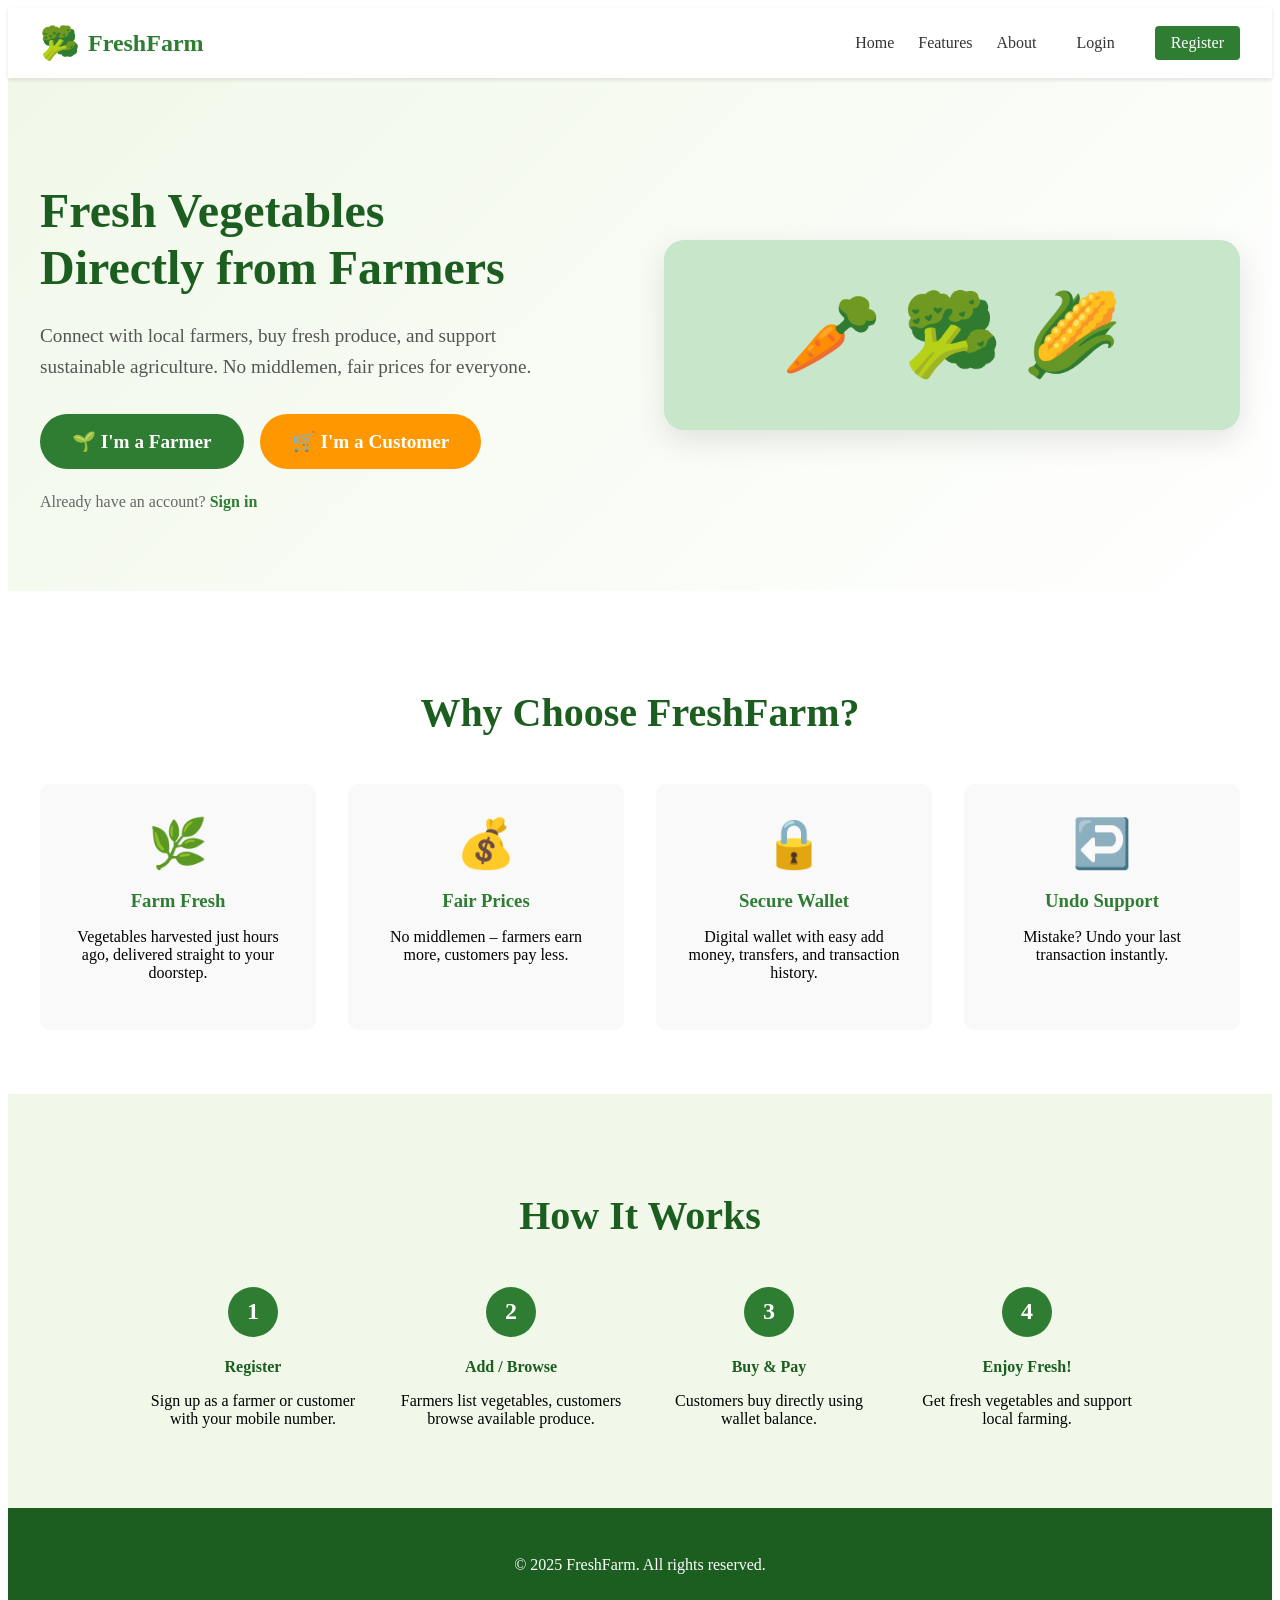
==== index.html @ 2180f645 "Add files via upload" ====
<!DOCTYPE html>
<html lang="en">
<head>
    <meta charset="UTF-8">
    <meta name="viewport" content="width=device-width, initial-scale=1.0">
    <title>FreshFarm - Farmer Customer Vegetable Market</title>
    <link rel="stylesheet" href="styles.css">
</head>
<body>
    <!-- Navigation -->
    <nav class="navbar">
        <div class="nav-container">
            <div class="logo">
                <span class="logo-icon">🥦</span>
                <span class="logo-text">FreshFarm</span>
            </div>
            <div class="nav-links">
                <a href="#home">Home</a>
                <a href="#features">Features</a>
                <a href="#about">About</a>
                <a href="login.html" class="nav-btn">Login</a>
                <a href="register.html" class="nav-btn nav-btn-primary">Register</a>
            </div>
        </div>
    </nav>

    <!-- Hero Section -->
    <section id="home" class="hero">
        <div class="hero-container">
            <div class="hero-content">
                <h1 class="hero-title">Fresh Vegetables<br>Directly from Farmers</h1>
                <p class="hero-subtitle">Connect with local farmers, buy fresh produce, and support sustainable agriculture. No middlemen, fair prices for everyone.</p>
                <div class="hero-buttons">
                    <a href="register.html?role=FARMER" class="btn btn-large btn-farmer">🌱 I'm a Farmer</a>
                    <a href="register.html?role=CUSTOMER" class="btn btn-large btn-customer">🛒 I'm a Customer</a>
                </div>
                <p class="hero-login">Already have an account? <a href="login.html">Sign in</a></p>
            </div>
            <div class="hero-image">
                <!-- You can replace with an actual image if desired -->
                <div class="image-placeholder">
                    <span>🥕 🥦 🌽</span>
                </div>
            </div>
        </div>
    </section>

    <!-- Features Section -->
    <section id="features" class="features">
        <div class="container">
            <h2 class="section-title">Why Choose FreshFarm?</h2>
            <div class="features-grid">
                <div class="feature-card">
                    <div class="feature-icon">🌿</div>
                    <h3>Farm Fresh</h3>
                    <p>Vegetables harvested just hours ago, delivered straight to your doorstep.</p>
                </div>
                <div class="feature-card">
                    <div class="feature-icon">💰</div>
                    <h3>Fair Prices</h3>
                    <p>No middlemen – farmers earn more, customers pay less.</p>
                </div>
                <div class="feature-card">
                    <div class="feature-icon">🔒</div>
                    <h3>Secure Wallet</h3>
                    <p>Digital wallet with easy add money, transfers, and transaction history.</p>
                </div>
                <div class="feature-card">
                    <div class="feature-icon">↩️</div>
                    <h3>Undo Support</h3>
                    <p>Mistake? Undo your last transaction instantly.</p>
                </div>
            </div>
        </div>
    </section>

    <!-- How It Works -->
    <section id="about" class="how-it-works">
        <div class="container">
            <h2 class="section-title">How It Works</h2>
            <div class="steps">
                <div class="step">
                    <div class="step-number">1</div>
                    <h4>Register</h4>
                    <p>Sign up as a farmer or customer with your mobile number.</p>
                </div>
                <div class="step">
                    <div class="step-number">2</div>
                    <h4>Add / Browse</h4>
                    <p>Farmers list vegetables, customers browse available produce.</p>
                </div>
                <div class="step">
                    <div class="step-number">3</div>
                    <h4>Buy & Pay</h4>
                    <p>Customers buy directly using wallet balance.</p>
                </div>
                <div class="step">
                    <div class="step-number">4</div>
                    <h4>Enjoy Fresh!</h4>
                    <p>Get fresh vegetables and support local farming.</p>
                </div>
            </div>
        </div>
    </section>

    <!-- Footer -->
    <footer class="footer">
        <div class="container">
            <p>&copy; 2025 FreshFarm. All rights reserved.</p>
        </div>
    </footer>
</body>
</html>

<script src="app.js"></script>
<script>
    // Check login status and update UI accordingly
    window.onload = function() {
        const user = getCurrentUser();
        const navLinks = document.querySelector('.nav-links');
        
        if (user) {
            // User is logged in - update navigation
            navLinks.innerHTML = `
                <a href="#home">Home</a>
                <a href="#features">Features</a>
                <a href="#about">About</a>
                <span style="color: #2e7d32; font-weight: 500;">Hello, ${user.name}</span>
                <a href="${user.role === 'FARMER' ? 'farmer.html' : 'customer.html'}" class="nav-btn">Dashboard</a>
                <a href="#" onclick="logout()" class="nav-btn" style="color: #d32f2f;">Logout</a>
            `;
        }
        // If not logged in, show default login/register buttons (no change needed)
    };
</script>
---- styles.css ----
/* Landing page specific styles */
.navbar {
    background: white;
    box-shadow: 0 2px 4px rgba(0,0,0,0.1);
    position: sticky;
    top: 0;
    z-index: 100;
}

.nav-container {
    max-width: 1200px;
    margin: 0 auto;
    padding: 1rem 20px;
    display: flex;
    justify-content: space-between;
    align-items: center;
}

.logo {
    display: flex;
    align-items: center;
    gap: 0.5rem;
    font-size: 1.5rem;
    font-weight: bold;
    color: #2e7d32;
}

.logo-icon {
    font-size: 2rem;
}

.nav-links {
    display: flex;
    gap: 1.5rem;
    align-items: center;
}

.nav-links a {
    text-decoration: none;
    color: #333;
    font-weight: 500;
}

.nav-links a:hover {
    color: #2e7d32;
}

.nav-btn {
    padding: 0.5rem 1rem;
    border-radius: 4px;
}

.nav-btn-primary {
    background: #2e7d32;
    color: white !important;
}

.nav-btn-primary:hover {
    background: #1b5e20;
}

.hero {
    background: linear-gradient(135deg, #f1f8e9 0%, #ffffff 100%);
    padding: 4rem 20px;
}

.hero-container {
    max-width: 1200px;
    margin: 0 auto;
    display: grid;
    grid-template-columns: 1fr 1fr;
    gap: 3rem;
    align-items: center;
}

.hero-content {
    padding-right: 2rem;
}

.hero-title {
    font-size: 3rem;
    color: #1b5e20;
    line-height: 1.2;
    margin-bottom: 1.5rem;
}

.hero-subtitle {
    font-size: 1.2rem;
    color: #555;
    margin-bottom: 2rem;
    line-height: 1.6;
}

.hero-buttons {
    display: flex;
    gap: 1rem;
    margin-bottom: 1.5rem;
}

.btn-large {
    padding: 1rem 2rem;
    font-size: 1.2rem;
    border-radius: 50px;
    text-decoration: none;
    display: inline-block;
    font-weight: 600;
    transition: transform 0.2s;
}

.btn-large:hover {
    transform: translateY(-2px);
}

.btn-farmer {
    background: #2e7d32;
    color: white;
}

.btn-customer {
    background: #ff9800;
    color: white;
}

.hero-login {
    font-size: 1rem;
    color: #666;
}

.hero-login a {
    color: #2e7d32;
    font-weight: 600;
    text-decoration: none;
}

.hero-login a:hover {
    text-decoration: underline;
}

.hero-image .image-placeholder {
    background: #c8e6c9;
    border-radius: 20px;
    padding: 3rem;
    text-align: center;
    font-size: 5rem;
    box-shadow: 0 10px 30px rgba(0,0,0,0.1);
}

.features {
    padding: 4rem 20px;
    background: white;
}

.section-title {
    text-align: center;
    font-size: 2.5rem;
    color: #1b5e20;
    margin-bottom: 3rem;
}

.features-grid {
    display: grid;
    grid-template-columns: repeat(auto-fit, minmax(250px, 1fr));
    gap: 2rem;
    max-width: 1200px;
    margin: 0 auto;
}

.feature-card {
    text-align: center;
    padding: 2rem;
    border-radius: 10px;
    background: #f9f9f9;
    transition: box-shadow 0.3s;
}

.feature-card:hover {
    box-shadow: 0 5px 20px rgba(0,0,0,0.1);
}

.feature-icon {
    font-size: 3rem;
    margin-bottom: 1rem;
}

.feature-card h3 {
    color: #2e7d32;
    margin-bottom: 0.5rem;
}

.how-it-works {
    padding: 4rem 20px;
    background: #f1f8e9;
}

.steps {
    display: grid;
    grid-template-columns: repeat(auto-fit, minmax(200px, 1fr));
    gap: 2rem;
    max-width: 1000px;
    margin: 0 auto;
}

.step {
    text-align: center;
    position: relative;
}

.step-number {
    width: 50px;
    height: 50px;
    background: #2e7d32;
    color: white;
    border-radius: 50%;
    display: flex;
    align-items: center;
    justify-content: center;
    font-size: 1.5rem;
    font-weight: bold;
    margin: 0 auto 1rem;
}

.step h4 {
    color: #1b5e20;
    margin-bottom: 0.5rem;
}

.footer {
    background: #1b5e20;
    color: white;
    text-align: center;
    padding: 2rem 20px;
}

/* Responsive design */
@media (max-width: 768px) {
    .hero-container {
        grid-template-columns: 1fr;
        text-align: center;
    }

    .hero-content {
        padding-right: 0;
    }

    .hero-title {
        font-size: 2.5rem;
    }

    .hero-buttons {
        justify-content: center;
    }

    .nav-container {
        flex-direction: column;
        gap: 1rem;
    }

    .nav-links {
        flex-wrap: wrap;
        justify-content: center;
    }

    .hero-image .image-placeholder {
        font-size: 4rem;
        padding: 2rem;
    }
    /* Dashboard card styles (used in farmer and customer dashboards) */
.dashboard-container {
    max-width: 1200px;
    margin: 2rem auto;
    padding: 0 20px;
}

.dashboard-header {
    display: flex;
    justify-content: space-between;
    align-items: center;
    margin-bottom: 2rem;
    flex-wrap: wrap;
    gap: 1rem;
}

.welcome-message {
    font-size: 1.5rem;
    color: #1b5e20;
}

.welcome-message small {
    font-size: 1rem;
    color: #666;
    font-weight: normal;
}

.action-buttons {
    display: flex;
    gap: 1rem;
    flex-wrap: wrap;
}

.btn {
    padding: 0.75rem 1.5rem;
    border: none;
    border-radius: 4px;
    font-size: 1rem;
    font-weight: 600;
    cursor: pointer;
    transition: background 0.2s, transform 0.1s;
    text-decoration: none;
    display: inline-block;
}

.btn-primary {
    background: #2e7d32;
    color: white;
}

.btn-primary:hover {
    background: #1b5e20;
}

.btn-secondary {
    background: #757575;
    color: white;
}

.btn-secondary:hover {
    background: #616161;
}

.btn-warning {
    background: #ff9800;
    color: white;
}

.btn-warning:hover {
    background: #f57c00;
}

.btn-outline {
    background: transparent;
    border: 1px solid #2e7d32;
    color: #2e7d32;
}

.btn-outline:hover {
    background: #e8f5e9;
}

.dashboard-grid {
    display: grid;
    grid-template-columns: 1fr 1fr;
    gap: 2rem;
    margin-bottom: 2rem;
}

.dashboard-card {
    background: white;
    border-radius: 10px;
    box-shadow: 0 4px 12px rgba(0,0,0,0.1);
    padding: 1.5rem;
}

.card-title {
    font-size: 1.3rem;
    color: #1b5e20;
    margin-bottom: 1.5rem;
    display: flex;
    align-items: center;
    gap: 0.5rem;
    border-bottom: 2px solid #e0e0e0;
    padding-bottom: 0.75rem;
}

.card-title span {
    font-size: 1.5rem;
}

.balance-info {
    display: flex;
    justify-content: space-between;
    align-items: center;
    flex-wrap: wrap;
    gap: 1rem;
}

.balance-amount {
    font-size: 2rem;
    font-weight: bold;
    color: #2e7d32;
}

.form-group {
    margin-bottom: 1rem;
}

.form-group label {
    display: block;
    margin-bottom: 0.3rem;
    font-weight: 500;
    color: #333;
}

.form-group input {
    width: 100%;
    padding: 0.75rem;
    border: 1px solid #ddd;
    border-radius: 4px;
    font-size: 1rem;
}

.form-group input:focus {
    outline: none;
    border-color: #2e7d32;
}

.vegetable-list, .history-list {
    max-height: 300px;
    overflow-y: auto;
    border: 1px solid #eee;
    border-radius: 4px;
}

.vegetable-item, .history-item {
    padding: 0.75rem 1rem;
    border-bottom: 1px solid #f0f0f0;
    display: flex;
    justify-content: space-between;
    align-items: center;
}

.vegetable-item:last-child, .history-item:last-child {
    border-bottom: none;
}

.veg-name {
    font-weight: 600;
    color: #333;
}

.veg-details {
    color: #666;
    font-size: 0.9rem;
}

.empty-message {
    padding: 2rem;
    text-align: center;
    color: #999;
    font-style: italic;
}

.history-item {
    font-size: 0.9rem;
}

.history-time {
    color: #888;
    font-size: 0.8rem;
}

.full-width {
    grid-column: 1 / -1;
}

@media (max-width: 768px) {
    .dashboard-grid {
        grid-template-columns: 1fr;
    }
}
}
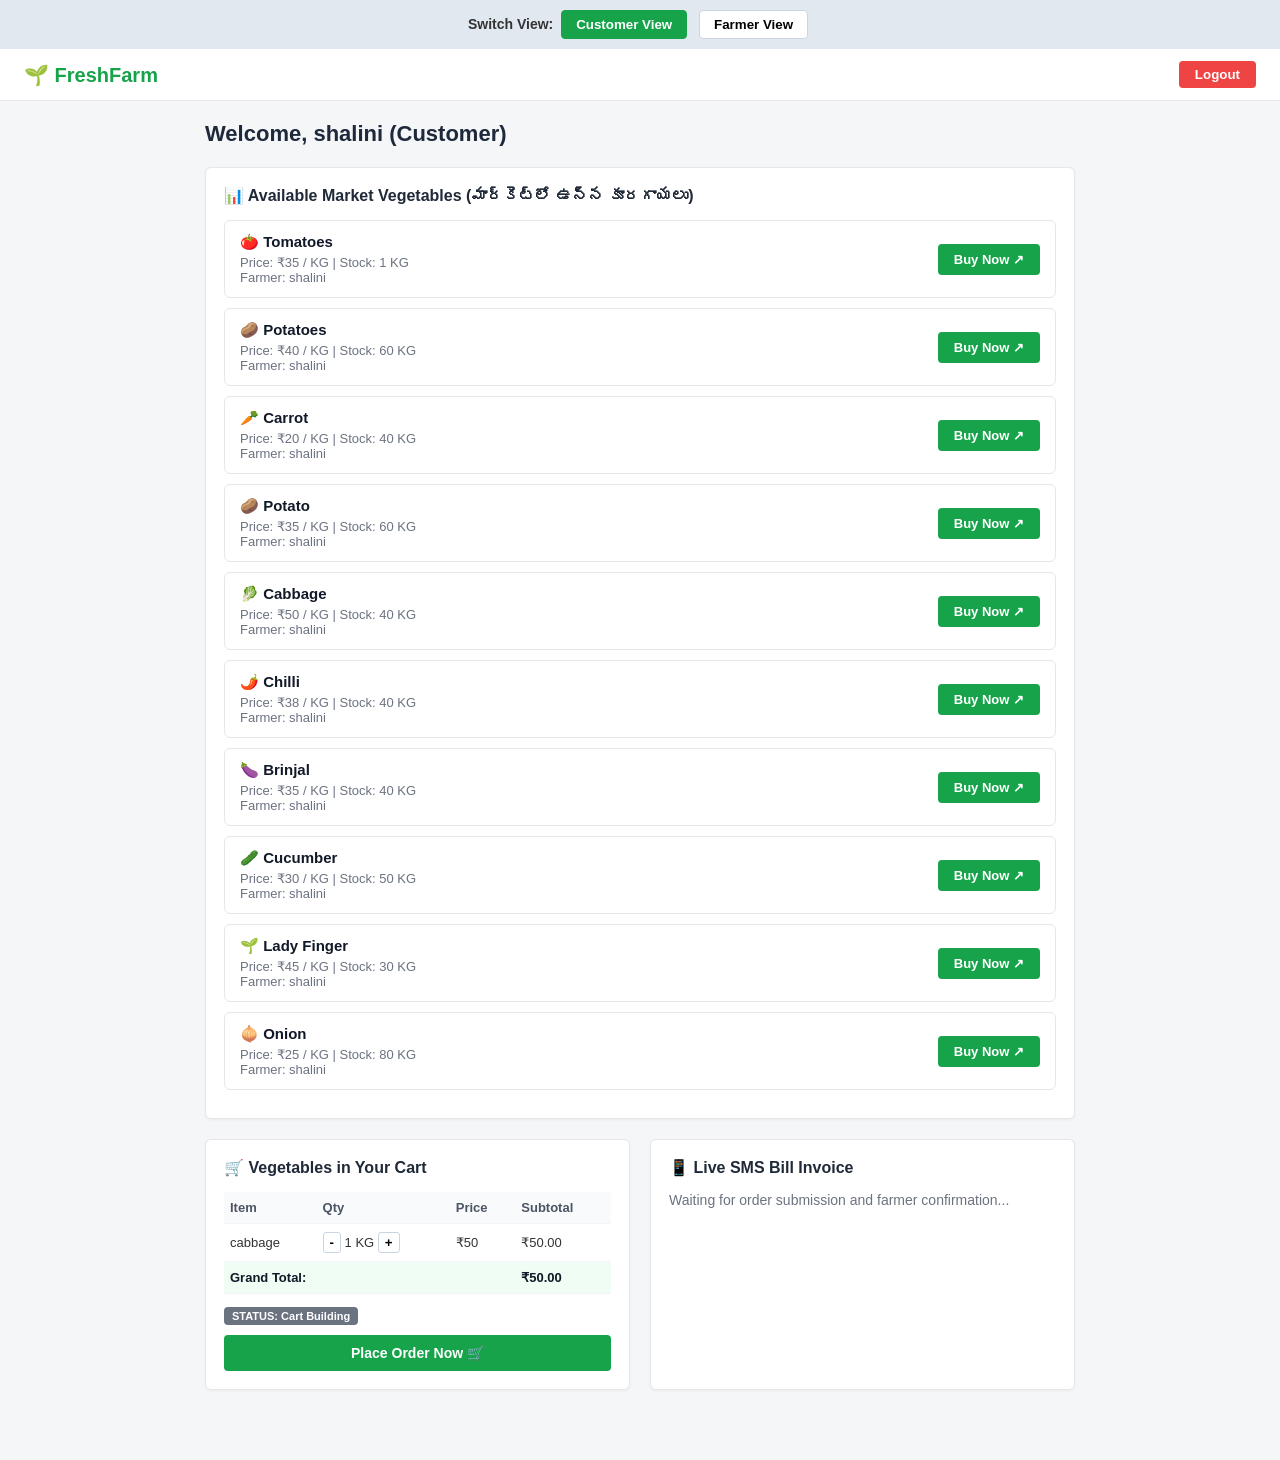
==== commit b4899558: "Update index.html" ====
--- a/index.html
+++ b/index.html
@@ -3,133 +3,461 @@
 <head>
     <meta charset="UTF-8">
     <meta name="viewport" content="width=device-width, initial-scale=1.0">
-    <title>FreshFarm - Farmer Customer Vegetable Market</title>
-    <link rel="stylesheet" href="styles.css">
+    <title>FreshFarm - Vegetable Selling Platform</title>
+    <style>
+        * { box-sizing: border-box; margin: 0; padding: 0; font-family: 'Segoe UI', Tahoma, Geneva, Verdana, sans-serif; }
+        body { background-color: #f4f6f8; color: #333; padding-bottom: 50px; }
+
+        /* Top Bar */
+        .top-bar { background-color: #ffffff; padding: 12px 24px; display: flex; justify-content: space-between; align-items: center; border-bottom: 1px solid #e5e7eb; }
+        .brand { font-size: 20px; font-weight: bold; color: #16a34a; }
+        .btn-logout { background-color: #ef4444; color: white; border: none; padding: 6px 16px; border-radius: 4px; cursor: pointer; font-weight: 600; }
+
+        /* View Switcher */
+        .view-switcher { background-color: #e2e8f0; padding: 10px; text-align: center; font-weight: 600; font-size: 14px; }
+        .view-switcher button { padding: 6px 14px; margin: 0 4px; cursor: pointer; border: 1px solid #cbd5e1; border-radius: 4px; background: #ffffff; font-weight: 600; }
+        .view-switcher button.active { background: #16a34a; color: white; border-color: #16a34a; }
+
+        /* Main Container */
+        .container { max-width: 900px; margin: 20px auto 0; padding: 0 15px; }
+        .welcome-title { font-size: 22px; margin-bottom: 20px; color: #1e293b; }
+
+        /* Cards & Layout */
+        .card { background: #ffffff; border-radius: 6px; border: 1px solid #e5e7eb; margin-bottom: 20px; padding: 18px; box-shadow: 0 1px 3px rgba(0,0,0,0.05); }
+        .card-header { font-size: 16px; font-weight: 600; margin-bottom: 15px; display: flex; align-items: center; gap: 8px; color: #1f2937; }
+
+        /* Market Items */
+        .market-item { display: flex; justify-content: space-between; align-items: center; padding: 12px 15px; background-color: #ffffff; border: 1px solid #e5e7eb; border-radius: 6px; margin-bottom: 10px; }
+        .item-details h4 { margin-bottom: 4px; color: #111827; font-size: 15px; text-transform: capitalize; }
+        .item-details p { font-size: 13px; color: #6b7280; }
+        .btn-buy { background-color: #16a34a; color: white; border: none; padding: 8px 16px; border-radius: 4px; font-weight: bold; cursor: pointer; display: inline-flex; align-items: center; gap: 4px; font-size: 13px; }
+        .btn-buy:hover { background-color: #15803d; }
+
+        /* Bottom Grid */
+        .bottom-grid { display: grid; grid-template-columns: 1fr 1fr; gap: 20px; }
+        @media (max-width: 768px) { .bottom-grid { grid-template-columns: 1fr; } }
+
+        /* Cart Table */
+        .cart-table { width: 100%; border-collapse: collapse; font-size: 13px; margin-bottom: 12px; }
+        .cart-table th, .cart-table td { padding: 8px 6px; border-bottom: 1px solid #f3f4f6; text-align: left; }
+        .cart-table th { background-color: #f9fafb; font-weight: 600; color: #4b5563; }
+        .total-row { font-weight: bold; color: #111827; background-color: #f0fdf4; }
+        .qty-btn { padding: 2px 6px; font-weight: bold; cursor: pointer; border: 1px solid #cbd5e1; background: #fff; border-radius: 3px; }
+        
+        .btn-order-now { width: 100%; background-color: #16a34a; color: white; border: none; padding: 10px; border-radius: 4px; font-weight: bold; cursor: pointer; font-size: 14px; margin-top: 10px; }
+        .btn-order-now:disabled { background-color: #9ca3af; cursor: not-allowed; }
+
+        /* Badges */
+        .badge-none { background-color: #6b7280; color: white; padding: 3px 8px; border-radius: 4px; font-weight: bold; font-size: 11px; display: inline-block; }
+        .badge-pending { background-color: #ef4444; color: white; padding: 3px 8px; border-radius: 4px; font-weight: bold; font-size: 11px; display: inline-block; }
+        .badge-accepted { background-color: #10b981; color: white; padding: 3px 8px; border-radius: 4px; font-weight: bold; font-size: 11px; display: inline-block; }
+
+        /* Invoice */
+        .invoice-card { background-color: #f0fdf4; border: 1px dashed #16a34a; border-radius: 6px; padding: 15px; font-size: 13px; }
+        .invoice-header { display: flex; justify-content: space-between; align-items: center; font-weight: bold; color: #15803d; margin-bottom: 10px; }
+        .invoice-status-tag { border: 1px solid #16a34a; color: #16a34a; font-size: 10px; padding: 2px 6px; border-radius: 3px; }
+        .invoice-row { margin-bottom: 6px; color: #374151; }
+
+        /* Farmer Inputs */
+        .veg-box { background-color: #f9fafb; border: 1px solid #e5e7eb; border-radius: 6px; padding: 12px; margin-bottom: 12px; }
+        .veg-box h4 { margin-bottom: 8px; color: #16a34a; font-size: 14px; }
+        .form-row { display: flex; gap: 10px; }
+        .form-group { flex: 1; margin-bottom: 8px; }
+        .form-group label { display: block; font-size: 11px; font-weight: 600; margin-bottom: 3px; color: #4b5563; }
+        .form-group input, .form-group select { width: 100%; padding: 7px 8px; border: 1px solid #d1d5db; border-radius: 4px; font-size: 13px; }
+
+        .order-notification-box { background-color: #fffbeb; border: 1px dashed #f59e0b; border-radius: 6px; padding: 15px; text-align: center; }
+        .order-notification-box .title { color: #d97706; font-weight: bold; margin-bottom: 8px; }
+        .btn-accept { background-color: #16a34a; color: white; border: none; padding: 10px 18px; border-radius: 4px; font-weight: bold; cursor: pointer; margin-top: 10px; }
+
+        /* Modal Popups */
+        .modal-overlay { position: fixed; top: 0; left: 0; width: 100%; height: 100%; background: rgba(0,0,0,0.5); display: none; justify-content: center; align-items: center; z-index: 1000; }
+        .modal-card { background: #ffffff; width: 360px; border-radius: 8px; padding: 18px; }
+        .modal-header { font-size: 14px; font-weight: bold; color: #111827; border-bottom: 1px solid #e5e7eb; padding-bottom: 8px; margin-bottom: 12px; display: flex; justify-content: space-between; align-items: center; }
+        .modal-body { font-size: 13px; color: #374151; }
+        .modal-footer { margin-top: 15px; text-align: right; display: flex; gap: 8px; justify-content: flex-end; }
+        .btn-cancel { background: #e5e7eb; border: none; padding: 6px 14px; border-radius: 4px; cursor: pointer; font-size: 13px; font-weight: 600; }
+        .btn-submit-order { background: #16a34a; color: white; border: none; padding: 6px 14px; border-radius: 4px; cursor: pointer; font-size: 13px; font-weight: 600; }
+        
+        /* Dark SMS Box */
+        .sms-box { background-color: #04091e; color: #ffffff; border-radius: 6px; padding: 12px; font-size: 12px; line-height: 1.6; }
+        .sms-box .brand-tag { color: #10b981; font-weight: bold; margin-bottom: 6px; }
+    </style>
 </head>
 <body>
-    <!-- Navigation -->
-    <nav class="navbar">
-        <div class="nav-container">
-            <div class="logo">
-                <span class="logo-icon">🥦</span>
-                <span class="logo-text">FreshFarm</span>
-            </div>
-            <div class="nav-links">
-                <a href="#home">Home</a>
-                <a href="#features">Features</a>
-                <a href="#about">About</a>
-                <a href="login.html" class="nav-btn">Login</a>
-                <a href="register.html" class="nav-btn nav-btn-primary">Register</a>
-            </div>
-        </div>
-    </nav>
-
-    <!-- Hero Section -->
-    <section id="home" class="hero">
-        <div class="hero-container">
-            <div class="hero-content">
-                <h1 class="hero-title">Fresh Vegetables<br>Directly from Farmers</h1>
-                <p class="hero-subtitle">Connect with local farmers, buy fresh produce, and support sustainable agriculture. No middlemen, fair prices for everyone.</p>
-                <div class="hero-buttons">
-                    <a href="register.html?role=FARMER" class="btn btn-large btn-farmer">🌱 I'm a Farmer</a>
-                    <a href="register.html?role=CUSTOMER" class="btn btn-large btn-customer">🛒 I'm a Customer</a>
-                </div>
-                <p class="hero-login">Already have an account? <a href="login.html">Sign in</a></p>
-            </div>
-            <div class="hero-image">
-                <!-- You can replace with an actual image if desired -->
-                <div class="image-placeholder">
-                    <span>🥕 🥦 🌽</span>
-                </div>
-            </div>
-        </div>
-    </section>
-
-    <!-- Features Section -->
-    <section id="features" class="features">
-        <div class="container">
-            <h2 class="section-title">Why Choose FreshFarm?</h2>
-            <div class="features-grid">
-                <div class="feature-card">
-                    <div class="feature-icon">🌿</div>
-                    <h3>Farm Fresh</h3>
-                    <p>Vegetables harvested just hours ago, delivered straight to your doorstep.</p>
-                </div>
-                <div class="feature-card">
-                    <div class="feature-icon">💰</div>
-                    <h3>Fair Prices</h3>
-                    <p>No middlemen – farmers earn more, customers pay less.</p>
-                </div>
-                <div class="feature-card">
-                    <div class="feature-icon">🔒</div>
-                    <h3>Secure Wallet</h3>
-                    <p>Digital wallet with easy add money, transfers, and transaction history.</p>
-                </div>
-                <div class="feature-card">
-                    <div class="feature-icon">↩️</div>
-                    <h3>Undo Support</h3>
-                    <p>Mistake? Undo your last transaction instantly.</p>
-                </div>
-            </div>
-        </div>
-    </section>
-
-    <!-- How It Works -->
-    <section id="about" class="how-it-works">
-        <div class="container">
-            <h2 class="section-title">How It Works</h2>
-            <div class="steps">
-                <div class="step">
-                    <div class="step-number">1</div>
-                    <h4>Register</h4>
-                    <p>Sign up as a farmer or customer with your mobile number.</p>
-                </div>
-                <div class="step">
-                    <div class="step-number">2</div>
-                    <h4>Add / Browse</h4>
-                    <p>Farmers list vegetables, customers browse available produce.</p>
-                </div>
-                <div class="step">
-                    <div class="step-number">3</div>
-                    <h4>Buy & Pay</h4>
-                    <p>Customers buy directly using wallet balance.</p>
-                </div>
-                <div class="step">
-                    <div class="step-number">4</div>
-                    <h4>Enjoy Fresh!</h4>
-                    <p>Get fresh vegetables and support local farming.</p>
-                </div>
-            </div>
-        </div>
-    </section>
-
-    <!-- Footer -->
-    <footer class="footer">
-        <div class="container">
-            <p>&copy; 2025 FreshFarm. All rights reserved.</p>
-        </div>
-    </footer>
+
+    <div class="view-switcher">
+        <span>Switch View: </span>
+        <button id="btn-show-customer" class="active" onclick="switchView('customer')">Customer View</button>
+        <button id="btn-show-farmer" onclick="switchView('farmer')">Farmer View</button>
+    </div>
+
+    <div class="top-bar">
+        <div class="brand">🌱 FreshFarm</div>
+        <button class="btn-logout">Logout</button>
+    </div>
+
+    <!-- CUSTOMER VIEW -->
+    <div id="customer-view" class="container">
+        <h2 class="welcome-title">Welcome, shalini (Customer)</h2>
+
+        <!-- Available Market Vegetables -->
+        <div class="card">
+            <div class="card-header">📊 Available Market Vegetables (మార్కెట్లో ఉన్న కూరగాయలు)</div>
+            <div id="market-list"></div>
+        </div>
+
+        <!-- Cart & SMS Invoice Grid -->
+        <div class="bottom-grid">
+            <div class="card">
+                <div class="card-header">🛒 Vegetables in Your Cart</div>
+                <div id="cart-container"></div>
+            </div>
+
+            <div class="card">
+                <div class="card-header">📱 Live SMS Bill Invoice</div>
+                <div id="invoice-placeholder" style="color: #6b7280; font-size: 14px;">Waiting for order submission and farmer confirmation...</div>
+
+                <div id="invoice-content" class="invoice-card" style="display: none;">
+                    <div class="invoice-header">
+                        <span>🌱 FreshFarm Official Bill</span>
+                        <span class="invoice-status-tag" id="inv-status-tag">✓ ORDER APPROVED</span>
+                    </div>
+                    <div class="invoice-row" id="inv-code"><strong>Code:</strong> FF-PEND-9376</div>
+                    <div class="invoice-row" id="inv-items-count"><strong>Items:</strong> 0 Vegetables</div>
+                    <div class="invoice-row" id="inv-total-amount"><strong>Total Bill:</strong> ₹0.00</div>
+                    <div class="invoice-row" id="inv-address"><strong>Deliver To:</strong> -</div>
+                    <div class="invoice-row"><strong>Time:</strong> <span id="inv-time">--:--</span></div>
+                </div>
+            </div>
+        </div>
+    </div>
+
+    <!-- FARMER VIEW -->
+    <div id="farmer-view" class="container" style="display: none;">
+        <div class="card">
+            <div class="card-header">🥦 Manage All Vegetables</div>
+            <div id="farmer-veg-list"></div>
+        </div>
+
+        <div class="card">
+            <div class="card-header">🔔 Live Customer Orders Notification</div>
+            <div id="order-no-active" style="color: #6b7280; font-size: 14px;">No active orders pending from customer.</div>
+            
+            <div id="order-box" class="order-notification-box" style="display: none;">
+                <div class="title">🔔 New Order Placed by Customer!</div>
+                <p style="font-size: 14px; color: #374151;" id="farmer-order-info">0 Items | Total: ₹0.00</p>
+                <p style="font-size: 13px; color: #4b5563; margin-top: 4px;" id="farmer-order-code"><strong>Tracking Code:</strong> -</p>
+                <button class="btn-accept" onclick="acceptOrder()">Accept Order & Send SMS Invoice ✉️</button>
+            </div>
+
+            <div id="order-accepted-banner" style="display: none; color: #166534; font-size: 14px; font-weight: 500;">
+                ☑ Order accepted successfully. Single SMS Bill Sent to Customer!
+            </div>
+        </div>
+    </div>
+
+    <!-- ORDER CHECKOUT MODAL -->
+    <div id="checkoutModal" class="modal-overlay">
+        <div class="modal-card">
+            <div class="modal-header">
+                <span>🛒 Place Your Order</span>
+                <span style="cursor: pointer;" onclick="closeModal('checkoutModal')">✕</span>
+            </div>
+            <div class="modal-body">
+                <div class="form-group">
+                    <label>Customer Name:</label>
+                    <input type="text" id="cust-name" value="shalini">
+                </div>
+                <div class="form-group">
+                    <label>Delivery Address:</label>
+                    <input type="text" id="cust-address" placeholder="Enter delivery address...">
+                </div>
+                <div class="form-group">
+                    <label>Payment Mode:</label>
+                    <select id="cust-payment">
+                        <option value="Cash on Delivery">Cash on Delivery (COD)</option>
+                        <option value="UPI / Online">UPI / Online Payment</option>
+                    </select>
+                </div>
+                <div style="margin-top: 10px; background-color: #f9fafb; padding: 10px; border-radius: 4px;">
+                    <strong>Order Summary:</strong>
+                    <div id="checkout-summary" style="margin-top: 4px;">Total Amount: ₹0.00</div>
+                </div>
+            </div>
+            <div class="modal-footer">
+                <button class="btn-cancel" onclick="closeModal('checkoutModal')">Cancel</button>
+                <button class="btn-submit-order" onclick="confirmOrderPlacement()">Confirm & Place Order</button>
+            </div>
+        </div>
+    </div>
+
+    <!-- SMS NOTIFICATION MODAL -->
+    <div id="smsModal" class="modal-overlay">
+        <div class="modal-card">
+            <div class="modal-header">
+                <span>💬 SMS DISPATCHED TO CUSTOMER!</span>
+            </div>
+            <div class="modal-body">
+                <div class="sms-box">
+                    <div class="brand-tag">🌱 FreshFarm Single Bill</div>
+                    <p id="sms-code">Invoice Code: -</p>
+                    <p id="sms-items-count">Items: 0 Vegetables</p>
+                    <p id="sms-total-amount">Total Bill: ₹0.00</p>
+                    <p id="sms-time">Time: --:--</p>
+                </div>
+            </div>
+            <div class="modal-footer">
+                <button class="btn-submit-order" onclick="closeModal('smsModal')">OK</button>
+            </div>
+        </div>
+    </div>
+
+    <script>
+        const initialVegetables = [
+            { id: 1, name: 'tomatoes', icon: '🍅', price: 35, stock: 1, farmer: 'shalini' },
+            { id: 2, name: 'potatoes', icon: '🥔', price: 40, stock: 60, farmer: 'shalini' },
+            { id: 3, name: 'Carrot', icon: '🥕', price: 20, stock: 40, farmer: 'shalini' },
+            { id: 4, name: 'potato', icon: '🥔', price: 35, stock: 60, farmer: 'shalini' },
+            { id: 5, name: 'cabbage', icon: '🥬', price: 50, stock: 40, farmer: 'shalini' },
+            { id: 6, name: 'chilli', icon: '🌶️', price: 38, stock: 40, farmer: 'shalini' },
+            { id: 7, name: 'brinjal', icon: '🍆', price: 35, stock: 40, farmer: 'shalini' },
+            { id: 8, name: 'cucumber', icon: '🥒', price: 30, stock: 50, farmer: 'shalini' },
+            { id: 9, name: 'lady finger', icon: '🌱', price: 45, stock: 30, farmer: 'shalini' },
+            { id: 10, name: 'onion', icon: '🧅', price: 25, stock: 80, farmer: 'shalini' }
+        ];
+
+        let vegetables = [...initialVegetables];
+        let cart = { 5: 1 }; // Pre-loaded with Cabbage
+        let orderState = 'NONE'; // 'NONE', 'PLACED', 'ACCEPTED'
+        let currentOrderDetails = {};
+
+        function renderMarket() {
+            const listContainer = document.getElementById('market-list');
+            listContainer.innerHTML = '';
+            vegetables.forEach(item => {
+                listContainer.innerHTML += `
+                    <div class="market-item">
+                        <div class="item-details">
+                            <h4>${item.icon} ${item.name}</h4>
+                            <p>Price: ₹${item.price} / KG | Stock: ${item.stock} KG</p>
+                            <p>Farmer: ${item.farmer}</p>
+                        </div>
+                        <button class="btn-buy" onclick="addToCart(${item.id})">Buy Now ↗</button>
+                    </div>
+                `;
+            });
+        }
+
+        function renderFarmerList() {
+            const farmerContainer = document.getElementById('farmer-veg-list');
+            farmerContainer.innerHTML = '';
+            vegetables.forEach((item, index) => {
+                farmerContainer.innerHTML += `
+                    <div class="veg-box">
+                        <h4>${item.icon} Vegetable ${index + 1}: ${item.name}</h4>
+                        <div class="form-row">
+                            <div class="form-group">
+                                <label>Price / KG (₹):</label>
+                                <input type="number" value="${item.price}" onchange="updatePrice(${item.id}, this.value)">
+                            </div>
+                            <div class="form-group">
+                                <label>Stock (KG):</label>
+                                <input type="number" value="${item.stock}" onchange="updateStock(${item.id}, this.value)">
+                            </div>
+                        </div>
+                    </div>
+                `;
+            });
+        }
+
+        function addToCart(id) {
+            cart[id] = (cart[id] || 0) + 1;
+            renderCart();
+        }
+
+        function updateQty(id, delta) {
+            if (cart[id]) {
+                cart[id] += delta;
+                if (cart[id] <= 0) delete cart[id];
+            }
+            renderCart();
+        }
+
+        function calculateTotals() {
+            let grandTotal = 0;
+            let itemCount = 0;
+            const itemIds = Object.keys(cart);
+            itemIds.forEach(id => {
+                const item = vegetables.find(v => v.id == id);
+                if (item) {
+                    grandTotal += item.price * cart[id];
+                    itemCount += cart[id];
+                }
+            });
+            return { grandTotal, itemCount, uniqueItems: itemIds.length };
+        }
+
+        function renderCart() {
+            const container = document.getElementById('cart-container');
+            const itemIds = Object.keys(cart);
+            
+            if (itemIds.length === 0) {
+                container.innerHTML = '<p style="color:#6b7280; font-size:13px;">Your cart is empty.</p>';
+                return;
+            }
+
+            const { grandTotal } = calculateTotals();
+            let rowsHtml = '';
+
+            itemIds.forEach(id => {
+                const item = vegetables.find(v => v.id == id);
+                if (item) {
+                    const qty = cart[id];
+                    const subtotal = item.price * qty;
+                    rowsHtml += `
+                        <tr>
+                            <td>${item.name}</td>
+                            <td>
+                                <button class="qty-btn" onclick="updateQty(${item.id}, -1)">-</button>
+                                ${qty} KG
+                                <button class="qty-btn" onclick="updateQty(${item.id}, 1)">+</button>
+                            </td>
+                            <td>₹${item.price}</td>
+                            <td>₹${subtotal.toFixed(2)}</td>
+                        </tr>
+                    `;
+                }
+            });
+
+            let badgeHtml = '<span class="badge-none">STATUS: Cart Building</span>';
+            if (orderState === 'PLACED') badgeHtml = '<span class="badge-pending">STATUS: Order Placed (Pending Acceptance)</span>';
+            if (orderState === 'ACCEPTED') badgeHtml = '<span class="badge-accepted">STATUS: Accepted & SMS Dispatched</span>';
+
+            container.innerHTML = `
+                <table class="cart-table">
+                    <thead>
+                        <tr>
+                            <th>Item</th>
+                            <th>Qty</th>
+                            <th>Price</th>
+                            <th>Subtotal</th>
+                        </tr>
+                    </thead>
+                    <tbody>
+                        ${rowsHtml}
+                        <tr class="total-row">
+                            <td colspan="3">Grand Total:</td>
+                            <td>₹${grandTotal.toFixed(2)}</td>
+                        </tr>
+                    </tbody>
+                </table>
+                <div>${badgeHtml}</div>
+                <button class="btn-order-now" onclick="openCheckoutModal()">Place Order Now 🛒</button>
+            `;
+        }
+
+        function openCheckoutModal() {
+            const { grandTotal, uniqueItems } = calculateTotals();
+            if (uniqueItems === 0) return alert('Your cart is empty!');
+            document.getElementById('checkout-summary').innerText = `${uniqueItems} Vegetables | Total Amount: ₹${grandTotal.toFixed(2)}`;
+            document.getElementById('checkoutModal').style.display = 'flex';
+        }
+
+        function confirmOrderPlacement() {
+            const address = document.getElementById('cust-address').value;
+            if (!address.trim()) return alert('Please enter a delivery address.');
+
+            const { grandTotal, uniqueItems, itemCount } = calculateTotals();
+            const code = 'FF-ORD-' + Math.floor(1000 + Math.random() * 9000);
+            const timeStr = new Date().toLocaleTimeString([], { hour: '2-digit', minute: '2-digit' });
+
+            currentOrderDetails = {
+                code,
+                total: grandTotal,
+                itemsCount: uniqueItems,
+                totalKg: itemCount,
+                address,
+                time: timeStr
+            };
+
+            orderState = 'PLACED';
+            closeModal('checkoutModal');
+            renderCart();
+
+            // Update Farmer Section
+            document.getElementById('order-no-active').style.display = 'none';
+            document.getElementById('order-accepted-banner').style.display = 'none';
+            document.getElementById('order-box').style.display = 'block';
+            document.getElementById('farmer-order-info').innerHTML = `<strong>Items:</strong> ${uniqueItems} Vegetables (${itemCount} KG Total) | <strong>Total:</strong> ₹${grandTotal.toFixed(2)}`;
+            document.getElementById('farmer-order-code').innerHTML = `<strong>Tracking Code:</strong> ${code}`;
+            
+            // Show pending status in Invoice Card
+            document.getElementById('invoice-placeholder').style.display = 'none';
+            document.getElementById('invoice-content').style.display = 'block';
+            document.getElementById('inv-status-tag').innerText = '⏳ PENDING ACCEPTANCE';
+            document.getElementById('inv-code').innerHTML = `<strong>Code:</strong> ${code}`;
+            document.getElementById('inv-items-count').innerText = `Items: ${uniqueItems} Vegetables`;
+            document.getElementById('inv-total-amount').innerText = `Total Bill: ₹${grandTotal.toFixed(2)}`;
+            document.getElementById('inv-address').innerText = `Deliver To: ${address}`;
+            document.getElementById('inv-time').innerText = timeStr;
+        }
+
+        function acceptOrder() {
+            orderState = 'ACCEPTED';
+            document.getElementById('order-box').style.display = 'none';
+            document.getElementById('order-accepted-banner').style.display = 'block';
+            document.getElementById('inv-status-tag').innerText = '✓ ORDER APPROVED';
+
+            document.getElementById('sms-code').innerText = `Invoice Code: ${currentOrderDetails.code}`;
+            document.getElementById('sms-items-count').innerText = `Items: ${currentOrderDetails.itemsCount} Vegetables`;
+            document.getElementById('sms-total-amount').innerText = `Total Bill: ₹${currentOrderDetails.total.toFixed(2)}`;
+            document.getElementById('sms-time').innerText = `Time: ${currentOrderDetails.time}`;
+
+            document.getElementById('smsModal').style.display = 'flex';
+            renderCart();
+        }
+
+        function closeModal(id) {
+            document.getElementById(id).style.display = 'none';
+        }
+
+        function updatePrice(id, newPrice) {
+            const item = vegetables.find(v => v.id == id);
+            if (item) item.price = Number(newPrice);
+            renderMarket();
+            renderCart();
+        }
+
+        function updateStock(id, newStock) {
+            const item = vegetables.find(v => v.id == id);
+            if (item) item.stock = Number(newStock);
+            renderMarket();
+        }
+
+        function switchView(view) {
+            const custView = document.getElementById('customer-view');
+            const farmerView = document.getElementById('farmer-view');
+            const btnCust = document.getElementById('btn-show-customer');
+            const btnFarmer = document.getElementById('btn-show-farmer');
+
+            if (view === 'customer') {
+                custView.style.display = 'block';
+                farmerView.style.display = 'none';
+                btnCust.classList.add('active');
+                btnFarmer.classList.remove('active');
+            } else {
+                custView.style.display = 'none';
+                farmerView.style.display = 'block';
+                btnFarmer.classList.add('active');
+                btnCust.classList.remove('active');
+            }
+        }
+
+        // Init
+        renderMarket();
+        renderFarmerList();
+        renderCart();
+    </script>
 </body>
 </html>
-
-<script src="app.js"></script>
-<script>
-    // Check login status and update UI accordingly
-    window.onload = function() {
-        const user = getCurrentUser();
-        const navLinks = document.querySelector('.nav-links');
-        
-        if (user) {
-            // User is logged in - update navigation
-            navLinks.innerHTML = `
-                <a href="#home">Home</a>
-                <a href="#features">Features</a>
-                <a href="#about">About</a>
-                <span style="color: #2e7d32; font-weight: 500;">Hello, ${user.name}</span>
-                <a href="${user.role === 'FARMER' ? 'farmer.html' : 'customer.html'}" class="nav-btn">Dashboard</a>
-                <a href="#" onclick="logout()" class="nav-btn" style="color: #d32f2f;">Logout</a>
-            `;
-        }
-        // If not logged in, show default login/register buttons (no change needed)
-    };
-</script>
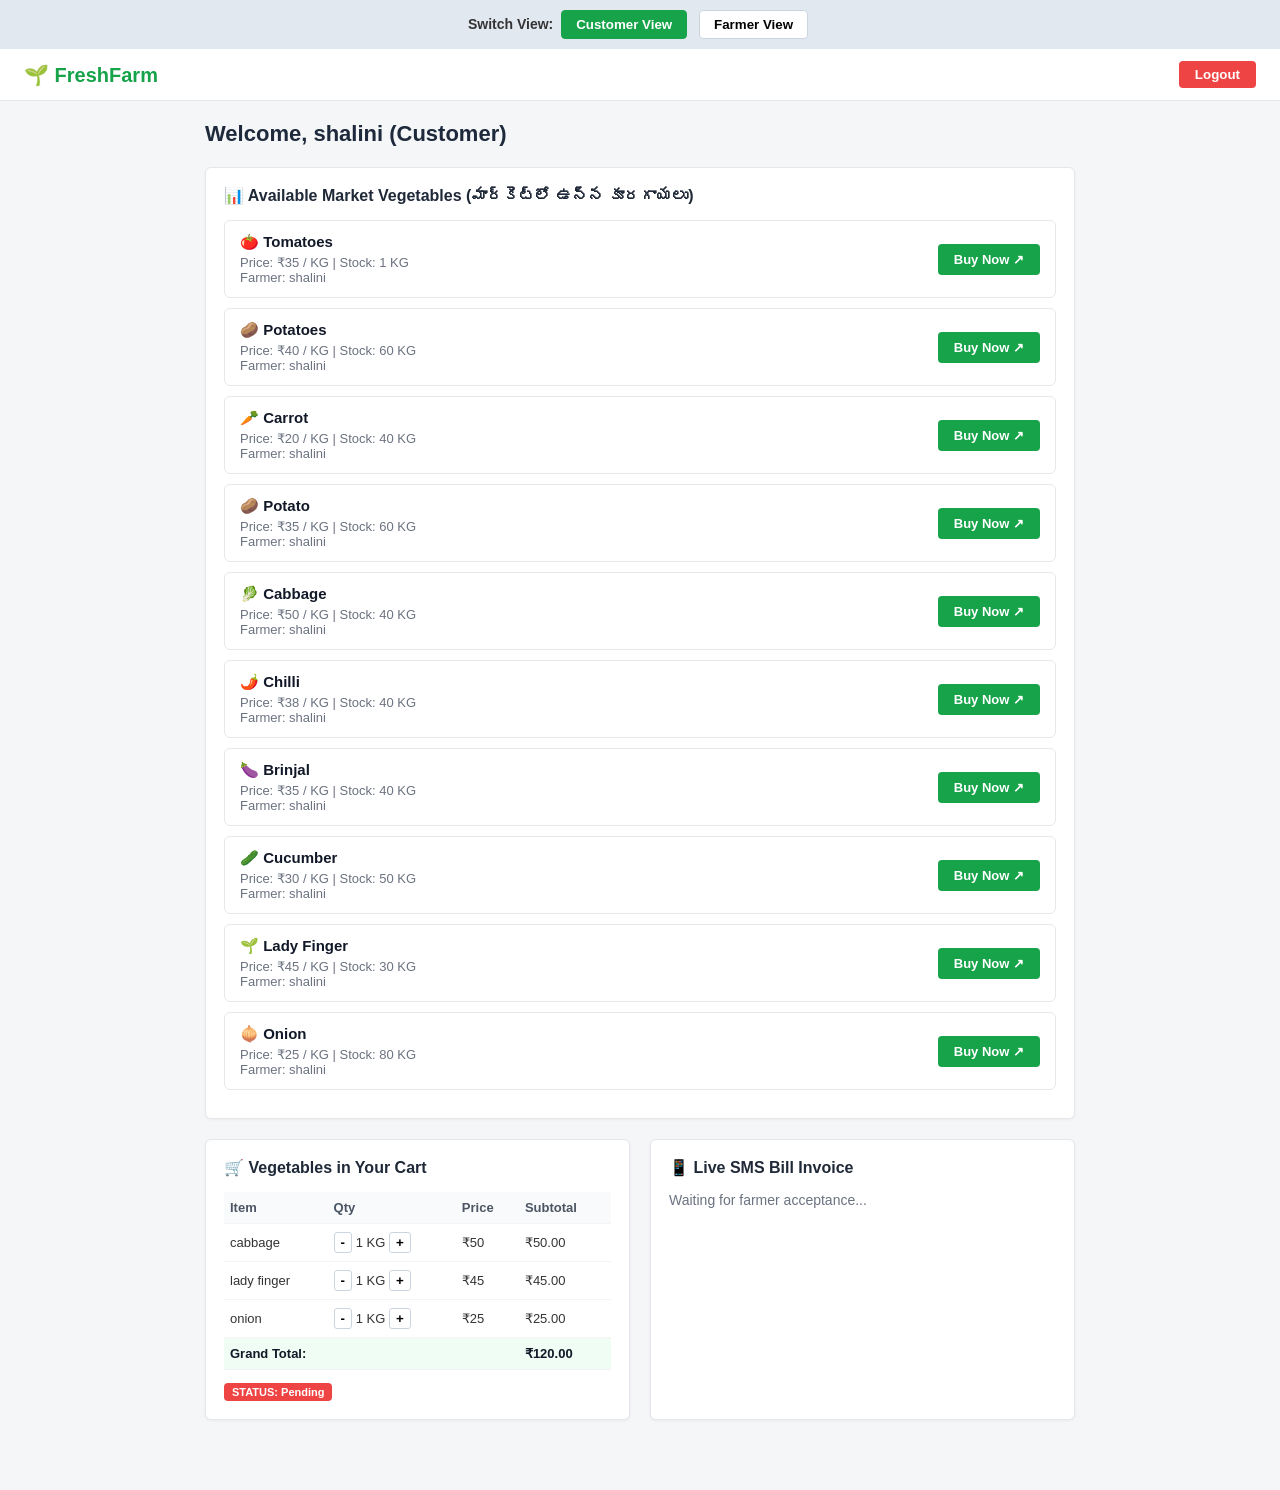
==== commit c57d1228: "Update index.html" ====
--- a/index.html
+++ b/index.html
@@ -3,85 +3,67 @@
 <head>
     <meta charset="UTF-8">
     <meta name="viewport" content="width=device-width, initial-scale=1.0">
-    <title>FreshFarm - Vegetable Selling Platform</title>
+    <title>FreshFarm - Vegetable Platform</title>
     <style>
         * { box-sizing: border-box; margin: 0; padding: 0; font-family: 'Segoe UI', Tahoma, Geneva, Verdana, sans-serif; }
         body { background-color: #f4f6f8; color: #333; padding-bottom: 50px; }
 
-        /* Top Bar */
+        .view-switcher { background-color: #e2e8f0; padding: 10px; text-align: center; font-weight: 600; font-size: 14px; }
+        .view-switcher button { padding: 6px 14px; margin: 0 4px; cursor: pointer; border: 1px solid #cbd5e1; border-radius: 4px; background: #ffffff; font-weight: 600; }
+        .view-switcher button.active { background: #16a34a; color: white; border-color: #16a34a; }
+
         .top-bar { background-color: #ffffff; padding: 12px 24px; display: flex; justify-content: space-between; align-items: center; border-bottom: 1px solid #e5e7eb; }
         .brand { font-size: 20px; font-weight: bold; color: #16a34a; }
         .btn-logout { background-color: #ef4444; color: white; border: none; padding: 6px 16px; border-radius: 4px; cursor: pointer; font-weight: 600; }
 
-        /* View Switcher */
-        .view-switcher { background-color: #e2e8f0; padding: 10px; text-align: center; font-weight: 600; font-size: 14px; }
-        .view-switcher button { padding: 6px 14px; margin: 0 4px; cursor: pointer; border: 1px solid #cbd5e1; border-radius: 4px; background: #ffffff; font-weight: 600; }
-        .view-switcher button.active { background: #16a34a; color: white; border-color: #16a34a; }
-
-        /* Main Container */
         .container { max-width: 900px; margin: 20px auto 0; padding: 0 15px; }
         .welcome-title { font-size: 22px; margin-bottom: 20px; color: #1e293b; }
 
-        /* Cards & Layout */
         .card { background: #ffffff; border-radius: 6px; border: 1px solid #e5e7eb; margin-bottom: 20px; padding: 18px; box-shadow: 0 1px 3px rgba(0,0,0,0.05); }
         .card-header { font-size: 16px; font-weight: 600; margin-bottom: 15px; display: flex; align-items: center; gap: 8px; color: #1f2937; }
 
-        /* Market Items */
         .market-item { display: flex; justify-content: space-between; align-items: center; padding: 12px 15px; background-color: #ffffff; border: 1px solid #e5e7eb; border-radius: 6px; margin-bottom: 10px; }
         .item-details h4 { margin-bottom: 4px; color: #111827; font-size: 15px; text-transform: capitalize; }
         .item-details p { font-size: 13px; color: #6b7280; }
         .btn-buy { background-color: #16a34a; color: white; border: none; padding: 8px 16px; border-radius: 4px; font-weight: bold; cursor: pointer; display: inline-flex; align-items: center; gap: 4px; font-size: 13px; }
-        .btn-buy:hover { background-color: #15803d; }
-
-        /* Bottom Grid */
+
         .bottom-grid { display: grid; grid-template-columns: 1fr 1fr; gap: 20px; }
         @media (max-width: 768px) { .bottom-grid { grid-template-columns: 1fr; } }
 
-        /* Cart Table */
         .cart-table { width: 100%; border-collapse: collapse; font-size: 13px; margin-bottom: 12px; }
         .cart-table th, .cart-table td { padding: 8px 6px; border-bottom: 1px solid #f3f4f6; text-align: left; }
         .cart-table th { background-color: #f9fafb; font-weight: 600; color: #4b5563; }
         .total-row { font-weight: bold; color: #111827; background-color: #f0fdf4; }
         .qty-btn { padding: 2px 6px; font-weight: bold; cursor: pointer; border: 1px solid #cbd5e1; background: #fff; border-radius: 3px; }
-        
+
         .btn-order-now { width: 100%; background-color: #16a34a; color: white; border: none; padding: 10px; border-radius: 4px; font-weight: bold; cursor: pointer; font-size: 14px; margin-top: 10px; }
-        .btn-order-now:disabled { background-color: #9ca3af; cursor: not-allowed; }
-
-        /* Badges */
-        .badge-none { background-color: #6b7280; color: white; padding: 3px 8px; border-radius: 4px; font-weight: bold; font-size: 11px; display: inline-block; }
+
         .badge-pending { background-color: #ef4444; color: white; padding: 3px 8px; border-radius: 4px; font-weight: bold; font-size: 11px; display: inline-block; }
         .badge-accepted { background-color: #10b981; color: white; padding: 3px 8px; border-radius: 4px; font-weight: bold; font-size: 11px; display: inline-block; }
 
-        /* Invoice */
         .invoice-card { background-color: #f0fdf4; border: 1px dashed #16a34a; border-radius: 6px; padding: 15px; font-size: 13px; }
         .invoice-header { display: flex; justify-content: space-between; align-items: center; font-weight: bold; color: #15803d; margin-bottom: 10px; }
         .invoice-status-tag { border: 1px solid #16a34a; color: #16a34a; font-size: 10px; padding: 2px 6px; border-radius: 3px; }
         .invoice-row { margin-bottom: 6px; color: #374151; }
 
-        /* Farmer Inputs */
         .veg-box { background-color: #f9fafb; border: 1px solid #e5e7eb; border-radius: 6px; padding: 12px; margin-bottom: 12px; }
         .veg-box h4 { margin-bottom: 8px; color: #16a34a; font-size: 14px; }
         .form-row { display: flex; gap: 10px; }
         .form-group { flex: 1; margin-bottom: 8px; }
         .form-group label { display: block; font-size: 11px; font-weight: 600; margin-bottom: 3px; color: #4b5563; }
-        .form-group input, .form-group select { width: 100%; padding: 7px 8px; border: 1px solid #d1d5db; border-radius: 4px; font-size: 13px; }
+        .form-group input { width: 100%; padding: 7px 8px; border: 1px solid #d1d5db; border-radius: 4px; font-size: 13px; }
 
         .order-notification-box { background-color: #fffbeb; border: 1px dashed #f59e0b; border-radius: 6px; padding: 15px; text-align: center; }
         .order-notification-box .title { color: #d97706; font-weight: bold; margin-bottom: 8px; }
         .btn-accept { background-color: #16a34a; color: white; border: none; padding: 10px 18px; border-radius: 4px; font-weight: bold; cursor: pointer; margin-top: 10px; }
 
-        /* Modal Popups */
         .modal-overlay { position: fixed; top: 0; left: 0; width: 100%; height: 100%; background: rgba(0,0,0,0.5); display: none; justify-content: center; align-items: center; z-index: 1000; }
-        .modal-card { background: #ffffff; width: 360px; border-radius: 8px; padding: 18px; }
-        .modal-header { font-size: 14px; font-weight: bold; color: #111827; border-bottom: 1px solid #e5e7eb; padding-bottom: 8px; margin-bottom: 12px; display: flex; justify-content: space-between; align-items: center; }
-        .modal-body { font-size: 13px; color: #374151; }
-        .modal-footer { margin-top: 15px; text-align: right; display: flex; gap: 8px; justify-content: flex-end; }
-        .btn-cancel { background: #e5e7eb; border: none; padding: 6px 14px; border-radius: 4px; cursor: pointer; font-size: 13px; font-weight: 600; }
-        .btn-submit-order { background: #16a34a; color: white; border: none; padding: 6px 14px; border-radius: 4px; cursor: pointer; font-size: 13px; font-weight: 600; }
-        
-        /* Dark SMS Box */
+        .modal-card { background: #ffffff; width: 340px; border-radius: 8px; padding: 18px; }
+        .modal-header { font-size: 13px; font-weight: bold; color: #111827; border-bottom: 1px solid #e5e7eb; padding-bottom: 8px; margin-bottom: 12px; }
         .sms-box { background-color: #04091e; color: #ffffff; border-radius: 6px; padding: 12px; font-size: 12px; line-height: 1.6; }
         .sms-box .brand-tag { color: #10b981; font-weight: bold; margin-bottom: 6px; }
+        .modal-footer { margin-top: 15px; text-align: right; }
+        .btn-ok { background-color: #e5e7eb; color: #1f2937; border: 1px solid #d1d5db; padding: 4px 16px; border-radius: 4px; cursor: pointer; font-weight: 600; }
     </style>
 </head>
 <body>
@@ -101,13 +83,11 @@
     <div id="customer-view" class="container">
         <h2 class="welcome-title">Welcome, shalini (Customer)</h2>
 
-        <!-- Available Market Vegetables -->
         <div class="card">
             <div class="card-header">📊 Available Market Vegetables (మార్కెట్లో ఉన్న కూరగాయలు)</div>
             <div id="market-list"></div>
         </div>
 
-        <!-- Cart & SMS Invoice Grid -->
         <div class="bottom-grid">
             <div class="card">
                 <div class="card-header">🛒 Vegetables in Your Cart</div>
@@ -116,18 +96,17 @@
 
             <div class="card">
                 <div class="card-header">📱 Live SMS Bill Invoice</div>
-                <div id="invoice-placeholder" style="color: #6b7280; font-size: 14px;">Waiting for order submission and farmer confirmation...</div>
+                <div id="invoice-placeholder" style="color: #6b7280; font-size: 14px;">Waiting for farmer acceptance...</div>
 
                 <div id="invoice-content" class="invoice-card" style="display: none;">
                     <div class="invoice-header">
-                        <span>🌱 FreshFarm Official Bill</span>
+                        <span>🌱 FreshFarm Bill</span>
                         <span class="invoice-status-tag" id="inv-status-tag">✓ ORDER APPROVED</span>
                     </div>
-                    <div class="invoice-row" id="inv-code"><strong>Code:</strong> FF-PEND-9376</div>
-                    <div class="invoice-row" id="inv-items-count"><strong>Items:</strong> 0 Vegetables</div>
+                    <div class="invoice-row"><strong>Code:</strong> FF-APRV-9376</div>
+                    <div class="invoice-row" id="inv-items-list"><strong>Items:</strong> -</div>
                     <div class="invoice-row" id="inv-total-amount"><strong>Total Bill:</strong> ₹0.00</div>
-                    <div class="invoice-row" id="inv-address"><strong>Deliver To:</strong> -</div>
-                    <div class="invoice-row"><strong>Time:</strong> <span id="inv-time">--:--</span></div>
+                    <div class="invoice-row"><strong>Time:</strong> 10:29 AM</div>
                 </div>
             </div>
         </div>
@@ -141,74 +120,34 @@
         </div>
 
         <div class="card">
-            <div class="card-header">🔔 Live Customer Orders Notification</div>
-            <div id="order-no-active" style="color: #6b7280; font-size: 14px;">No active orders pending from customer.</div>
-            
-            <div id="order-box" class="order-notification-box" style="display: none;">
-                <div class="title">🔔 New Order Placed by Customer!</div>
-                <p style="font-size: 14px; color: #374151;" id="farmer-order-info">0 Items | Total: ₹0.00</p>
-                <p style="font-size: 13px; color: #4b5563; margin-top: 4px;" id="farmer-order-code"><strong>Tracking Code:</strong> -</p>
-                <button class="btn-accept" onclick="acceptOrder()">Accept Order & Send SMS Invoice ✉️</button>
+            <div class="card-header">🔔 Live Customer Orders</div>
+            <div id="order-box" class="order-notification-box">
+                <div class="title">🔔 Live Customer Order</div>
+                <p style="font-size: 14px; color: #374151;" id="farmer-order-items"><strong>Items:</strong> -</p>
+                <p style="font-size: 14px; color: #374151; font-weight: bold; margin-top: 4px;" id="farmer-order-total">Total: ₹0.00</p>
+                <p style="font-size: 13px; color: #4b5563; margin-top: 4px;"><strong>Tracking Code:</strong> FF-PEND-9376</p>
+                <button class="btn-accept" onclick="acceptOrder()">Accept Order & Send SMS ✔️</button>
             </div>
 
             <div id="order-accepted-banner" style="display: none; color: #166534; font-size: 14px; font-weight: 500;">
-                ☑ Order accepted successfully. Single SMS Bill Sent to Customer!
-            </div>
-        </div>
-    </div>
-
-    <!-- ORDER CHECKOUT MODAL -->
-    <div id="checkoutModal" class="modal-overlay">
-        <div class="modal-card">
-            <div class="modal-header">
-                <span>🛒 Place Your Order</span>
-                <span style="cursor: pointer;" onclick="closeModal('checkoutModal')">✕</span>
-            </div>
-            <div class="modal-body">
-                <div class="form-group">
-                    <label>Customer Name:</label>
-                    <input type="text" id="cust-name" value="shalini">
-                </div>
-                <div class="form-group">
-                    <label>Delivery Address:</label>
-                    <input type="text" id="cust-address" placeholder="Enter delivery address...">
-                </div>
-                <div class="form-group">
-                    <label>Payment Mode:</label>
-                    <select id="cust-payment">
-                        <option value="Cash on Delivery">Cash on Delivery (COD)</option>
-                        <option value="UPI / Online">UPI / Online Payment</option>
-                    </select>
-                </div>
-                <div style="margin-top: 10px; background-color: #f9fafb; padding: 10px; border-radius: 4px;">
-                    <strong>Order Summary:</strong>
-                    <div id="checkout-summary" style="margin-top: 4px;">Total Amount: ₹0.00</div>
-                </div>
-            </div>
-            <div class="modal-footer">
-                <button class="btn-cancel" onclick="closeModal('checkoutModal')">Cancel</button>
-                <button class="btn-submit-order" onclick="confirmOrderPlacement()">Confirm & Place Order</button>
-            </div>
-        </div>
-    </div>
-
-    <!-- SMS NOTIFICATION MODAL -->
+                ☑ Order accepted successfully. Dynamic SMS Bill Sent to Customer!
+            </div>
+        </div>
+    </div>
+
+    <!-- SMS MODAL -->
     <div id="smsModal" class="modal-overlay">
         <div class="modal-card">
-            <div class="modal-header">
-                <span>💬 SMS DISPATCHED TO CUSTOMER!</span>
-            </div>
-            <div class="modal-body">
-                <div class="sms-box">
-                    <div class="brand-tag">🌱 FreshFarm Single Bill</div>
-                    <p id="sms-code">Invoice Code: -</p>
-                    <p id="sms-items-count">Items: 0 Vegetables</p>
-                    <p id="sms-total-amount">Total Bill: ₹0.00</p>
-                    <p id="sms-time">Time: --:--</p>
-                </div>
+            <div class="modal-header">💬 SMS DISPATCHED TO CUSTOMER!</div>
+            <div class="sms-box">
+                <div class="brand-tag">🌱 FreshFarm Single Bill</div>
+                <p>Invoice Code: FF-APRV-9376</p>
+                <p id="sms-items-summary">Items: -</p>
+                <p id="sms-total-amount">Total Bill: ₹0.00</p>
+                <p>Time: 10:29 AM</p>
             </div>
             <div class="modal-footer">
-                <button class="btn-submit-order" onclick="closeModal('smsModal')">OK</button>
+                <button class="btn-ok" onclick="closeModal()">OK</button>
             </div>
         </div>
     </div>
@@ -228,9 +167,8 @@
         ];
 
         let vegetables = [...initialVegetables];
-        let cart = { 5: 1 }; // Pre-loaded with Cabbage
-        let orderState = 'NONE'; // 'NONE', 'PLACED', 'ACCEPTED'
-        let currentOrderDetails = {};
+        let cart = { 5: 1, 9: 1, 10: 1 }; // Initial items shown in your screenshot
+        let orderAccepted = false;
 
         function renderMarket() {
             const listContainer = document.getElementById('market-list');
@@ -258,11 +196,11 @@
                         <h4>${item.icon} Vegetable ${index + 1}: ${item.name}</h4>
                         <div class="form-row">
                             <div class="form-group">
-                                <label>Price / KG (₹):</label>
+                                <label>Price per KG (₹):</label>
                                 <input type="number" value="${item.price}" onchange="updatePrice(${item.id}, this.value)">
                             </div>
                             <div class="form-group">
-                                <label>Stock (KG):</label>
+                                <label>Stock Available (KG):</label>
                                 <input type="number" value="${item.stock}" onchange="updateStock(${item.id}, this.value)">
                             </div>
                         </div>
@@ -284,37 +222,28 @@
             renderCart();
         }
 
-        function calculateTotals() {
-            let grandTotal = 0;
-            let itemCount = 0;
-            const itemIds = Object.keys(cart);
-            itemIds.forEach(id => {
-                const item = vegetables.find(v => v.id == id);
-                if (item) {
-                    grandTotal += item.price * cart[id];
-                    itemCount += cart[id];
-                }
-            });
-            return { grandTotal, itemCount, uniqueItems: itemIds.length };
-        }
-
         function renderCart() {
             const container = document.getElementById('cart-container');
             const itemIds = Object.keys(cart);
             
             if (itemIds.length === 0) {
                 container.innerHTML = '<p style="color:#6b7280; font-size:13px;">Your cart is empty.</p>';
+                document.getElementById('farmer-order-items').innerHTML = '<strong>Items:</strong> None';
+                document.getElementById('farmer-order-total').innerText = 'Total: ₹0.00';
                 return;
             }
 
-            const { grandTotal } = calculateTotals();
+            let grandTotal = 0;
             let rowsHtml = '';
+            let itemSummaryList = [];
 
             itemIds.forEach(id => {
                 const item = vegetables.find(v => v.id == id);
                 if (item) {
                     const qty = cart[id];
                     const subtotal = item.price * qty;
+                    grandTotal += subtotal;
+                    itemSummaryList.push(`${item.name} (${qty} KG)`);
                     rowsHtml += `
                         <tr>
                             <td>${item.name}</td>
@@ -329,10 +258,6 @@
                     `;
                 }
             });
-
-            let badgeHtml = '<span class="badge-none">STATUS: Cart Building</span>';
-            if (orderState === 'PLACED') badgeHtml = '<span class="badge-pending">STATUS: Order Placed (Pending Acceptance)</span>';
-            if (orderState === 'ACCEPTED') badgeHtml = '<span class="badge-accepted">STATUS: Accepted & SMS Dispatched</span>';
 
             container.innerHTML = `
                 <table class="cart-table">
@@ -352,74 +277,20 @@
                         </tr>
                     </tbody>
                 </table>
-                <div>${badgeHtml}</div>
-                <button class="btn-order-now" onclick="openCheckoutModal()">Place Order Now 🛒</button>
+                <span class="${orderAccepted ? 'badge-accepted' : 'badge-pending'}">
+                    STATUS: ${orderAccepted ? 'Accepted' : 'Pending'}
+                </span>
             `;
-        }
-
-        function openCheckoutModal() {
-            const { grandTotal, uniqueItems } = calculateTotals();
-            if (uniqueItems === 0) return alert('Your cart is empty!');
-            document.getElementById('checkout-summary').innerText = `${uniqueItems} Vegetables | Total Amount: ₹${grandTotal.toFixed(2)}`;
-            document.getElementById('checkoutModal').style.display = 'flex';
-        }
-
-        function confirmOrderPlacement() {
-            const address = document.getElementById('cust-address').value;
-            if (!address.trim()) return alert('Please enter a delivery address.');
-
-            const { grandTotal, uniqueItems, itemCount } = calculateTotals();
-            const code = 'FF-ORD-' + Math.floor(1000 + Math.random() * 9000);
-            const timeStr = new Date().toLocaleTimeString([], { hour: '2-digit', minute: '2-digit' });
-
-            currentOrderDetails = {
-                code,
-                total: grandTotal,
-                itemsCount: uniqueItems,
-                totalKg: itemCount,
-                address,
-                time: timeStr
-            };
-
-            orderState = 'PLACED';
-            closeModal('checkoutModal');
-            renderCart();
-
-            // Update Farmer Section
-            document.getElementById('order-no-active').style.display = 'none';
-            document.getElementById('order-accepted-banner').style.display = 'none';
-            document.getElementById('order-box').style.display = 'block';
-            document.getElementById('farmer-order-info').innerHTML = `<strong>Items:</strong> ${uniqueItems} Vegetables (${itemCount} KG Total) | <strong>Total:</strong> ₹${grandTotal.toFixed(2)}`;
-            document.getElementById('farmer-order-code').innerHTML = `<strong>Tracking Code:</strong> ${code}`;
+
+            const summaryText = itemSummaryList.join(', ');
+            document.getElementById('farmer-order-items').innerHTML = `<strong>Items:</strong> ${summaryText}`;
+            document.getElementById('farmer-order-total').innerText = `Total: ₹${grandTotal.toFixed(2)}`;
             
-            // Show pending status in Invoice Card
-            document.getElementById('invoice-placeholder').style.display = 'none';
-            document.getElementById('invoice-content').style.display = 'block';
-            document.getElementById('inv-status-tag').innerText = '⏳ PENDING ACCEPTANCE';
-            document.getElementById('inv-code').innerHTML = `<strong>Code:</strong> ${code}`;
-            document.getElementById('inv-items-count').innerText = `Items: ${uniqueItems} Vegetables`;
-            document.getElementById('inv-total-amount').innerText = `Total Bill: ₹${grandTotal.toFixed(2)}`;
-            document.getElementById('inv-address').innerText = `Deliver To: ${address}`;
-            document.getElementById('inv-time').innerText = timeStr;
-        }
-
-        function acceptOrder() {
-            orderState = 'ACCEPTED';
-            document.getElementById('order-box').style.display = 'none';
-            document.getElementById('order-accepted-banner').style.display = 'block';
-            document.getElementById('inv-status-tag').innerText = '✓ ORDER APPROVED';
-
-            document.getElementById('sms-code').innerText = `Invoice Code: ${currentOrderDetails.code}`;
-            document.getElementById('sms-items-count').innerText = `Items: ${currentOrderDetails.itemsCount} Vegetables`;
-            document.getElementById('sms-total-amount').innerText = `Total Bill: ₹${currentOrderDetails.total.toFixed(2)}`;
-            document.getElementById('sms-time').innerText = `Time: ${currentOrderDetails.time}`;
-
-            document.getElementById('smsModal').style.display = 'flex';
-            renderCart();
-        }
-
-        function closeModal(id) {
-            document.getElementById(id).style.display = 'none';
+            document.getElementById('inv-items-list').innerHTML = `<strong>Items:</strong> ${summaryText}`;
+            document.getElementById('inv-total-amount').innerHTML = `<strong>Total Bill:</strong> ₹${grandTotal.toFixed(2)}`;
+            
+            document.getElementById('sms-items-summary').innerText = `Items: ${summaryText}`;
+            document.getElementById('sms-total-amount').innerText = `Total Bill: ₹${grandTotal.toFixed(2)}`;
         }
 
         function updatePrice(id, newPrice) {
@@ -433,6 +304,21 @@
             const item = vegetables.find(v => v.id == id);
             if (item) item.stock = Number(newStock);
             renderMarket();
+        }
+
+        function acceptOrder() {
+            orderAccepted = true;
+            document.getElementById('smsModal').style.display = 'flex';
+            document.getElementById('order-box').style.display = 'none';
+            document.getElementById('order-accepted-banner').style.display = 'block';
+
+            document.getElementById('invoice-placeholder').style.display = 'none';
+            document.getElementById('invoice-content').style.display = 'block';
+            renderCart();
+        }
+
+        function closeModal() {
+            document.getElementById('smsModal').style.display = 'none';
         }
 
         function switchView(view) {
@@ -454,7 +340,6 @@
             }
         }
 
-        // Init
         renderMarket();
         renderFarmerList();
         renderCart();
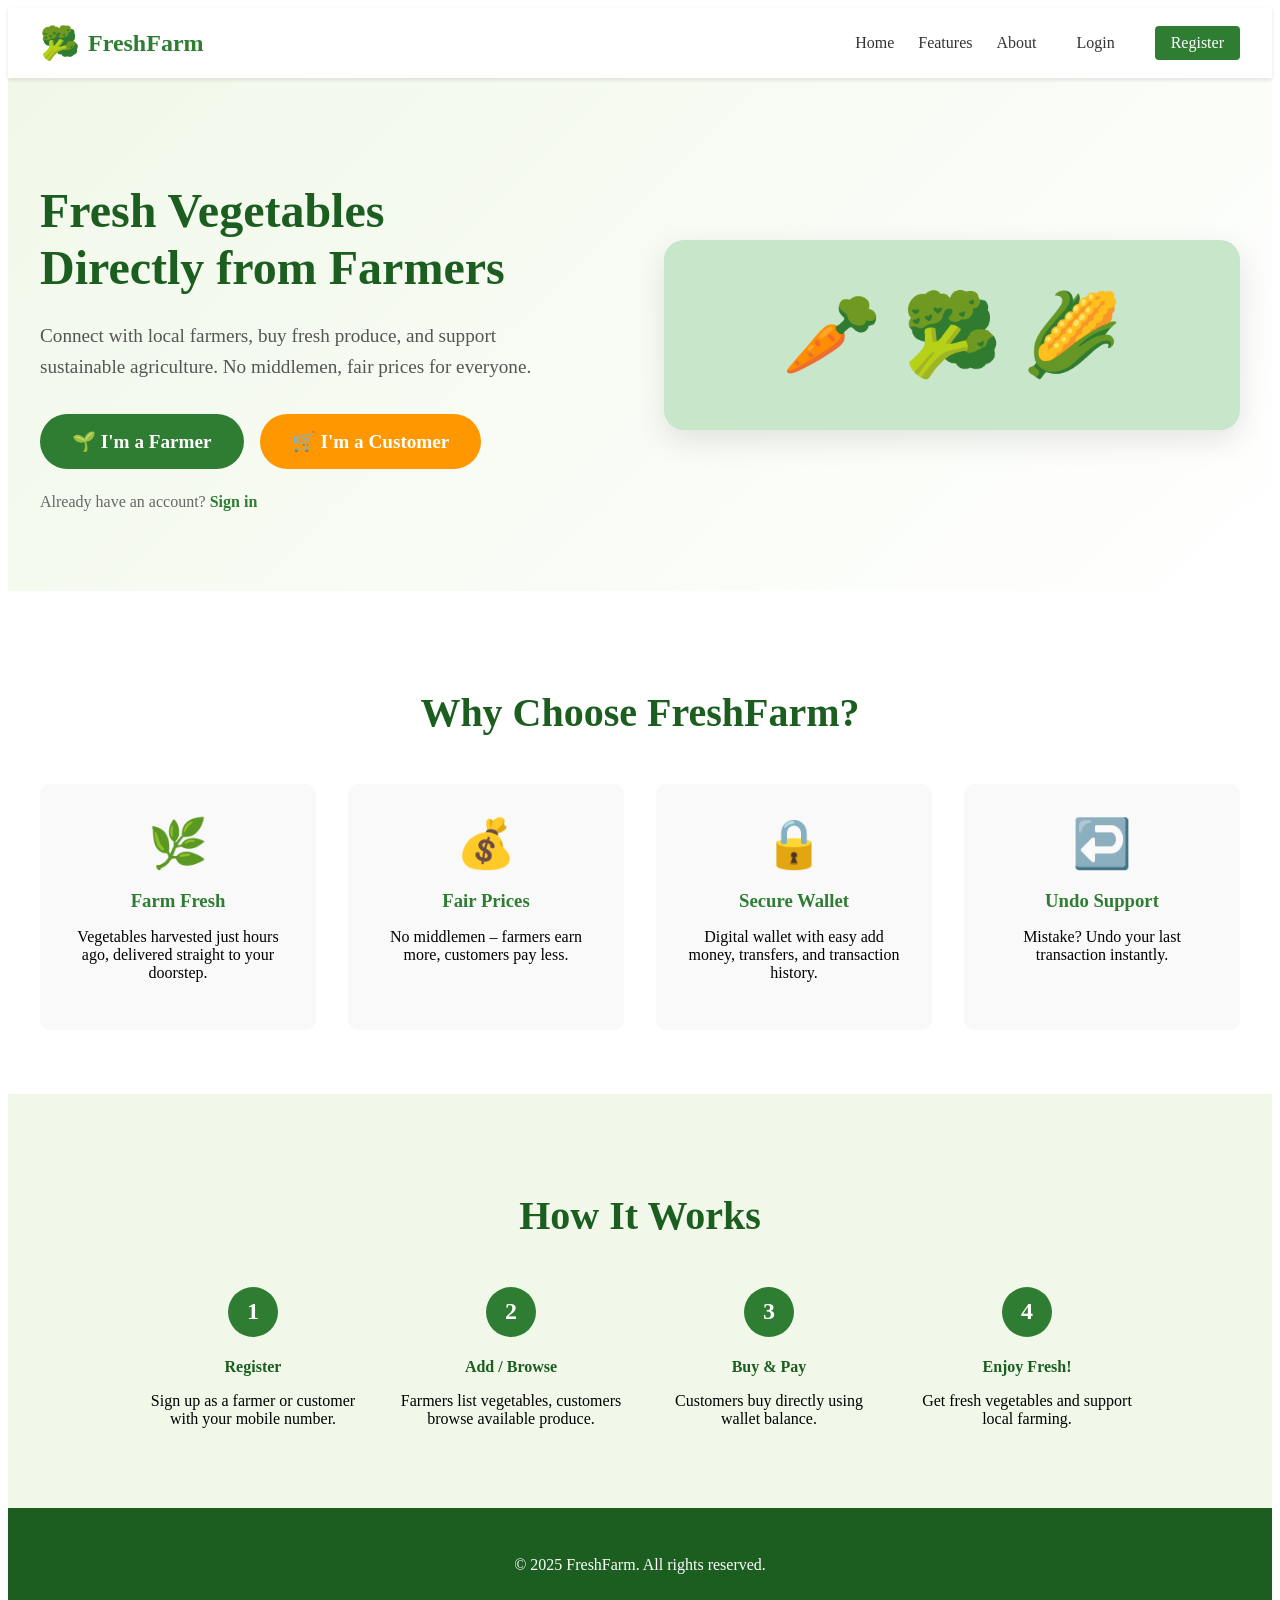
==== commit b59fed37: "index.html updated" ====
--- a/index.html
+++ b/index.html
@@ -3,346 +3,133 @@
 <head>
     <meta charset="UTF-8">
     <meta name="viewport" content="width=device-width, initial-scale=1.0">
-    <title>FreshFarm - Vegetable Platform</title>
-    <style>
-        * { box-sizing: border-box; margin: 0; padding: 0; font-family: 'Segoe UI', Tahoma, Geneva, Verdana, sans-serif; }
-        body { background-color: #f4f6f8; color: #333; padding-bottom: 50px; }
-
-        .view-switcher { background-color: #e2e8f0; padding: 10px; text-align: center; font-weight: 600; font-size: 14px; }
-        .view-switcher button { padding: 6px 14px; margin: 0 4px; cursor: pointer; border: 1px solid #cbd5e1; border-radius: 4px; background: #ffffff; font-weight: 600; }
-        .view-switcher button.active { background: #16a34a; color: white; border-color: #16a34a; }
-
-        .top-bar { background-color: #ffffff; padding: 12px 24px; display: flex; justify-content: space-between; align-items: center; border-bottom: 1px solid #e5e7eb; }
-        .brand { font-size: 20px; font-weight: bold; color: #16a34a; }
-        .btn-logout { background-color: #ef4444; color: white; border: none; padding: 6px 16px; border-radius: 4px; cursor: pointer; font-weight: 600; }
-
-        .container { max-width: 900px; margin: 20px auto 0; padding: 0 15px; }
-        .welcome-title { font-size: 22px; margin-bottom: 20px; color: #1e293b; }
-
-        .card { background: #ffffff; border-radius: 6px; border: 1px solid #e5e7eb; margin-bottom: 20px; padding: 18px; box-shadow: 0 1px 3px rgba(0,0,0,0.05); }
-        .card-header { font-size: 16px; font-weight: 600; margin-bottom: 15px; display: flex; align-items: center; gap: 8px; color: #1f2937; }
-
-        .market-item { display: flex; justify-content: space-between; align-items: center; padding: 12px 15px; background-color: #ffffff; border: 1px solid #e5e7eb; border-radius: 6px; margin-bottom: 10px; }
-        .item-details h4 { margin-bottom: 4px; color: #111827; font-size: 15px; text-transform: capitalize; }
-        .item-details p { font-size: 13px; color: #6b7280; }
-        .btn-buy { background-color: #16a34a; color: white; border: none; padding: 8px 16px; border-radius: 4px; font-weight: bold; cursor: pointer; display: inline-flex; align-items: center; gap: 4px; font-size: 13px; }
-
-        .bottom-grid { display: grid; grid-template-columns: 1fr 1fr; gap: 20px; }
-        @media (max-width: 768px) { .bottom-grid { grid-template-columns: 1fr; } }
-
-        .cart-table { width: 100%; border-collapse: collapse; font-size: 13px; margin-bottom: 12px; }
-        .cart-table th, .cart-table td { padding: 8px 6px; border-bottom: 1px solid #f3f4f6; text-align: left; }
-        .cart-table th { background-color: #f9fafb; font-weight: 600; color: #4b5563; }
-        .total-row { font-weight: bold; color: #111827; background-color: #f0fdf4; }
-        .qty-btn { padding: 2px 6px; font-weight: bold; cursor: pointer; border: 1px solid #cbd5e1; background: #fff; border-radius: 3px; }
-
-        .btn-order-now { width: 100%; background-color: #16a34a; color: white; border: none; padding: 10px; border-radius: 4px; font-weight: bold; cursor: pointer; font-size: 14px; margin-top: 10px; }
-
-        .badge-pending { background-color: #ef4444; color: white; padding: 3px 8px; border-radius: 4px; font-weight: bold; font-size: 11px; display: inline-block; }
-        .badge-accepted { background-color: #10b981; color: white; padding: 3px 8px; border-radius: 4px; font-weight: bold; font-size: 11px; display: inline-block; }
-
-        .invoice-card { background-color: #f0fdf4; border: 1px dashed #16a34a; border-radius: 6px; padding: 15px; font-size: 13px; }
-        .invoice-header { display: flex; justify-content: space-between; align-items: center; font-weight: bold; color: #15803d; margin-bottom: 10px; }
-        .invoice-status-tag { border: 1px solid #16a34a; color: #16a34a; font-size: 10px; padding: 2px 6px; border-radius: 3px; }
-        .invoice-row { margin-bottom: 6px; color: #374151; }
-
-        .veg-box { background-color: #f9fafb; border: 1px solid #e5e7eb; border-radius: 6px; padding: 12px; margin-bottom: 12px; }
-        .veg-box h4 { margin-bottom: 8px; color: #16a34a; font-size: 14px; }
-        .form-row { display: flex; gap: 10px; }
-        .form-group { flex: 1; margin-bottom: 8px; }
-        .form-group label { display: block; font-size: 11px; font-weight: 600; margin-bottom: 3px; color: #4b5563; }
-        .form-group input { width: 100%; padding: 7px 8px; border: 1px solid #d1d5db; border-radius: 4px; font-size: 13px; }
-
-        .order-notification-box { background-color: #fffbeb; border: 1px dashed #f59e0b; border-radius: 6px; padding: 15px; text-align: center; }
-        .order-notification-box .title { color: #d97706; font-weight: bold; margin-bottom: 8px; }
-        .btn-accept { background-color: #16a34a; color: white; border: none; padding: 10px 18px; border-radius: 4px; font-weight: bold; cursor: pointer; margin-top: 10px; }
-
-        .modal-overlay { position: fixed; top: 0; left: 0; width: 100%; height: 100%; background: rgba(0,0,0,0.5); display: none; justify-content: center; align-items: center; z-index: 1000; }
-        .modal-card { background: #ffffff; width: 340px; border-radius: 8px; padding: 18px; }
-        .modal-header { font-size: 13px; font-weight: bold; color: #111827; border-bottom: 1px solid #e5e7eb; padding-bottom: 8px; margin-bottom: 12px; }
-        .sms-box { background-color: #04091e; color: #ffffff; border-radius: 6px; padding: 12px; font-size: 12px; line-height: 1.6; }
-        .sms-box .brand-tag { color: #10b981; font-weight: bold; margin-bottom: 6px; }
-        .modal-footer { margin-top: 15px; text-align: right; }
-        .btn-ok { background-color: #e5e7eb; color: #1f2937; border: 1px solid #d1d5db; padding: 4px 16px; border-radius: 4px; cursor: pointer; font-weight: 600; }
-    </style>
+    <title>FreshFarm - Farmer Customer Vegetable Market</title>
+    <link rel="stylesheet" href="styles.css">
 </head>
 <body>
+    <!-- Navigation -->
+    <nav class="navbar">
+        <div class="nav-container">
+            <div class="logo">
+                <span class="logo-icon">🥦</span>
+                <span class="logo-text">FreshFarm</span>
+            </div>
+            <div class="nav-links">
+                <a href="#home">Home</a>
+                <a href="#features">Features</a>
+                <a href="#about">About</a>
+                <a href="login.html" class="nav-btn">Login</a>
+                <a href="register.html" class="nav-btn nav-btn-primary">Register</a>
+            </div>
+        </div>
+    </nav>
 
-    <div class="view-switcher">
-        <span>Switch View: </span>
-        <button id="btn-show-customer" class="active" onclick="switchView('customer')">Customer View</button>
-        <button id="btn-show-farmer" onclick="switchView('farmer')">Farmer View</button>
-    </div>
-
-    <div class="top-bar">
-        <div class="brand">🌱 FreshFarm</div>
-        <button class="btn-logout">Logout</button>
-    </div>
-
-    <!-- CUSTOMER VIEW -->
-    <div id="customer-view" class="container">
-        <h2 class="welcome-title">Welcome, shalini (Customer)</h2>
-
-        <div class="card">
-            <div class="card-header">📊 Available Market Vegetables (మార్కెట్లో ఉన్న కూరగాయలు)</div>
-            <div id="market-list"></div>
-        </div>
-
-        <div class="bottom-grid">
-            <div class="card">
-                <div class="card-header">🛒 Vegetables in Your Cart</div>
-                <div id="cart-container"></div>
+    <!-- Hero Section -->
+    <section id="home" class="hero">
+        <div class="hero-container">
+            <div class="hero-content">
+                <h1 class="hero-title">Fresh Vegetables<br>Directly from Farmers</h1>
+                <p class="hero-subtitle">Connect with local farmers, buy fresh produce, and support sustainable agriculture. No middlemen, fair prices for everyone.</p>
+                <div class="hero-buttons">
+                    <a href="register.html?role=FARMER" class="btn btn-large btn-farmer">🌱 I'm a Farmer</a>
+                    <a href="register.html?role=CUSTOMER" class="btn btn-large btn-customer">🛒 I'm a Customer</a>
+                </div>
+                <p class="hero-login">Already have an account? <a href="login.html">Sign in</a></p>
             </div>
-
-            <div class="card">
-                <div class="card-header">📱 Live SMS Bill Invoice</div>
-                <div id="invoice-placeholder" style="color: #6b7280; font-size: 14px;">Waiting for farmer acceptance...</div>
-
-                <div id="invoice-content" class="invoice-card" style="display: none;">
-                    <div class="invoice-header">
-                        <span>🌱 FreshFarm Bill</span>
-                        <span class="invoice-status-tag" id="inv-status-tag">✓ ORDER APPROVED</span>
-                    </div>
-                    <div class="invoice-row"><strong>Code:</strong> FF-APRV-9376</div>
-                    <div class="invoice-row" id="inv-items-list"><strong>Items:</strong> -</div>
-                    <div class="invoice-row" id="inv-total-amount"><strong>Total Bill:</strong> ₹0.00</div>
-                    <div class="invoice-row"><strong>Time:</strong> 10:29 AM</div>
+            <div class="hero-image">
+                <!-- You can replace with an actual image if desired -->
+                <div class="image-placeholder">
+                    <span>🥕 🥦 🌽</span>
                 </div>
             </div>
         </div>
-    </div>
+    </section>
 
-    <!-- FARMER VIEW -->
-    <div id="farmer-view" class="container" style="display: none;">
-        <div class="card">
-            <div class="card-header">🥦 Manage All Vegetables</div>
-            <div id="farmer-veg-list"></div>
-        </div>
-
-        <div class="card">
-            <div class="card-header">🔔 Live Customer Orders</div>
-            <div id="order-box" class="order-notification-box">
-                <div class="title">🔔 Live Customer Order</div>
-                <p style="font-size: 14px; color: #374151;" id="farmer-order-items"><strong>Items:</strong> -</p>
-                <p style="font-size: 14px; color: #374151; font-weight: bold; margin-top: 4px;" id="farmer-order-total">Total: ₹0.00</p>
-                <p style="font-size: 13px; color: #4b5563; margin-top: 4px;"><strong>Tracking Code:</strong> FF-PEND-9376</p>
-                <button class="btn-accept" onclick="acceptOrder()">Accept Order & Send SMS ✔️</button>
-            </div>
-
-            <div id="order-accepted-banner" style="display: none; color: #166534; font-size: 14px; font-weight: 500;">
-                ☑ Order accepted successfully. Dynamic SMS Bill Sent to Customer!
+    <!-- Features Section -->
+    <section id="features" class="features">
+        <div class="container">
+            <h2 class="section-title">Why Choose FreshFarm?</h2>
+            <div class="features-grid">
+                <div class="feature-card">
+                    <div class="feature-icon">🌿</div>
+                    <h3>Farm Fresh</h3>
+                    <p>Vegetables harvested just hours ago, delivered straight to your doorstep.</p>
+                </div>
+                <div class="feature-card">
+                    <div class="feature-icon">💰</div>
+                    <h3>Fair Prices</h3>
+                    <p>No middlemen – farmers earn more, customers pay less.</p>
+                </div>
+                <div class="feature-card">
+                    <div class="feature-icon">🔒</div>
+                    <h3>Secure Wallet</h3>
+                    <p>Digital wallet with easy add money, transfers, and transaction history.</p>
+                </div>
+                <div class="feature-card">
+                    <div class="feature-icon">↩️</div>
+                    <h3>Undo Support</h3>
+                    <p>Mistake? Undo your last transaction instantly.</p>
+                </div>
             </div>
         </div>
-    </div>
+    </section>
 
-    <!-- SMS MODAL -->
-    <div id="smsModal" class="modal-overlay">
-        <div class="modal-card">
-            <div class="modal-header">💬 SMS DISPATCHED TO CUSTOMER!</div>
-            <div class="sms-box">
-                <div class="brand-tag">🌱 FreshFarm Single Bill</div>
-                <p>Invoice Code: FF-APRV-9376</p>
-                <p id="sms-items-summary">Items: -</p>
-                <p id="sms-total-amount">Total Bill: ₹0.00</p>
-                <p>Time: 10:29 AM</p>
-            </div>
-            <div class="modal-footer">
-                <button class="btn-ok" onclick="closeModal()">OK</button>
+    <!-- How It Works -->
+    <section id="about" class="how-it-works">
+        <div class="container">
+            <h2 class="section-title">How It Works</h2>
+            <div class="steps">
+                <div class="step">
+                    <div class="step-number">1</div>
+                    <h4>Register</h4>
+                    <p>Sign up as a farmer or customer with your mobile number.</p>
+                </div>
+                <div class="step">
+                    <div class="step-number">2</div>
+                    <h4>Add / Browse</h4>
+                    <p>Farmers list vegetables, customers browse available produce.</p>
+                </div>
+                <div class="step">
+                    <div class="step-number">3</div>
+                    <h4>Buy & Pay</h4>
+                    <p>Customers buy directly using wallet balance.</p>
+                </div>
+                <div class="step">
+                    <div class="step-number">4</div>
+                    <h4>Enjoy Fresh!</h4>
+                    <p>Get fresh vegetables and support local farming.</p>
+                </div>
             </div>
         </div>
-    </div>
+    </section>
 
-    <script>
-        const initialVegetables = [
-            { id: 1, name: 'tomatoes', icon: '🍅', price: 35, stock: 1, farmer: 'shalini' },
-            { id: 2, name: 'potatoes', icon: '🥔', price: 40, stock: 60, farmer: 'shalini' },
-            { id: 3, name: 'Carrot', icon: '🥕', price: 20, stock: 40, farmer: 'shalini' },
-            { id: 4, name: 'potato', icon: '🥔', price: 35, stock: 60, farmer: 'shalini' },
-            { id: 5, name: 'cabbage', icon: '🥬', price: 50, stock: 40, farmer: 'shalini' },
-            { id: 6, name: 'chilli', icon: '🌶️', price: 38, stock: 40, farmer: 'shalini' },
-            { id: 7, name: 'brinjal', icon: '🍆', price: 35, stock: 40, farmer: 'shalini' },
-            { id: 8, name: 'cucumber', icon: '🥒', price: 30, stock: 50, farmer: 'shalini' },
-            { id: 9, name: 'lady finger', icon: '🌱', price: 45, stock: 30, farmer: 'shalini' },
-            { id: 10, name: 'onion', icon: '🧅', price: 25, stock: 80, farmer: 'shalini' }
-        ];
-
-        let vegetables = [...initialVegetables];
-        let cart = { 5: 1, 9: 1, 10: 1 }; // Initial items shown in your screenshot
-        let orderAccepted = false;
-
-        function renderMarket() {
-            const listContainer = document.getElementById('market-list');
-            listContainer.innerHTML = '';
-            vegetables.forEach(item => {
-                listContainer.innerHTML += `
-                    <div class="market-item">
-                        <div class="item-details">
-                            <h4>${item.icon} ${item.name}</h4>
-                            <p>Price: ₹${item.price} / KG | Stock: ${item.stock} KG</p>
-                            <p>Farmer: ${item.farmer}</p>
-                        </div>
-                        <button class="btn-buy" onclick="addToCart(${item.id})">Buy Now ↗</button>
-                    </div>
-                `;
-            });
-        }
-
-        function renderFarmerList() {
-            const farmerContainer = document.getElementById('farmer-veg-list');
-            farmerContainer.innerHTML = '';
-            vegetables.forEach((item, index) => {
-                farmerContainer.innerHTML += `
-                    <div class="veg-box">
-                        <h4>${item.icon} Vegetable ${index + 1}: ${item.name}</h4>
-                        <div class="form-row">
-                            <div class="form-group">
-                                <label>Price per KG (₹):</label>
-                                <input type="number" value="${item.price}" onchange="updatePrice(${item.id}, this.value)">
-                            </div>
-                            <div class="form-group">
-                                <label>Stock Available (KG):</label>
-                                <input type="number" value="${item.stock}" onchange="updateStock(${item.id}, this.value)">
-                            </div>
-                        </div>
-                    </div>
-                `;
-            });
-        }
-
-        function addToCart(id) {
-            cart[id] = (cart[id] || 0) + 1;
-            renderCart();
-        }
-
-        function updateQty(id, delta) {
-            if (cart[id]) {
-                cart[id] += delta;
-                if (cart[id] <= 0) delete cart[id];
-            }
-            renderCart();
-        }
-
-        function renderCart() {
-            const container = document.getElementById('cart-container');
-            const itemIds = Object.keys(cart);
-            
-            if (itemIds.length === 0) {
-                container.innerHTML = '<p style="color:#6b7280; font-size:13px;">Your cart is empty.</p>';
-                document.getElementById('farmer-order-items').innerHTML = '<strong>Items:</strong> None';
-                document.getElementById('farmer-order-total').innerText = 'Total: ₹0.00';
-                return;
-            }
-
-            let grandTotal = 0;
-            let rowsHtml = '';
-            let itemSummaryList = [];
-
-            itemIds.forEach(id => {
-                const item = vegetables.find(v => v.id == id);
-                if (item) {
-                    const qty = cart[id];
-                    const subtotal = item.price * qty;
-                    grandTotal += subtotal;
-                    itemSummaryList.push(`${item.name} (${qty} KG)`);
-                    rowsHtml += `
-                        <tr>
-                            <td>${item.name}</td>
-                            <td>
-                                <button class="qty-btn" onclick="updateQty(${item.id}, -1)">-</button>
-                                ${qty} KG
-                                <button class="qty-btn" onclick="updateQty(${item.id}, 1)">+</button>
-                            </td>
-                            <td>₹${item.price}</td>
-                            <td>₹${subtotal.toFixed(2)}</td>
-                        </tr>
-                    `;
-                }
-            });
-
-            container.innerHTML = `
-                <table class="cart-table">
-                    <thead>
-                        <tr>
-                            <th>Item</th>
-                            <th>Qty</th>
-                            <th>Price</th>
-                            <th>Subtotal</th>
-                        </tr>
-                    </thead>
-                    <tbody>
-                        ${rowsHtml}
-                        <tr class="total-row">
-                            <td colspan="3">Grand Total:</td>
-                            <td>₹${grandTotal.toFixed(2)}</td>
-                        </tr>
-                    </tbody>
-                </table>
-                <span class="${orderAccepted ? 'badge-accepted' : 'badge-pending'}">
-                    STATUS: ${orderAccepted ? 'Accepted' : 'Pending'}
-                </span>
-            `;
-
-            const summaryText = itemSummaryList.join(', ');
-            document.getElementById('farmer-order-items').innerHTML = `<strong>Items:</strong> ${summaryText}`;
-            document.getElementById('farmer-order-total').innerText = `Total: ₹${grandTotal.toFixed(2)}`;
-            
-            document.getElementById('inv-items-list').innerHTML = `<strong>Items:</strong> ${summaryText}`;
-            document.getElementById('inv-total-amount').innerHTML = `<strong>Total Bill:</strong> ₹${grandTotal.toFixed(2)}`;
-            
-            document.getElementById('sms-items-summary').innerText = `Items: ${summaryText}`;
-            document.getElementById('sms-total-amount').innerText = `Total Bill: ₹${grandTotal.toFixed(2)}`;
-        }
-
-        function updatePrice(id, newPrice) {
-            const item = vegetables.find(v => v.id == id);
-            if (item) item.price = Number(newPrice);
-            renderMarket();
-            renderCart();
-        }
-
-        function updateStock(id, newStock) {
-            const item = vegetables.find(v => v.id == id);
-            if (item) item.stock = Number(newStock);
-            renderMarket();
-        }
-
-        function acceptOrder() {
-            orderAccepted = true;
-            document.getElementById('smsModal').style.display = 'flex';
-            document.getElementById('order-box').style.display = 'none';
-            document.getElementById('order-accepted-banner').style.display = 'block';
-
-            document.getElementById('invoice-placeholder').style.display = 'none';
-            document.getElementById('invoice-content').style.display = 'block';
-            renderCart();
-        }
-
-        function closeModal() {
-            document.getElementById('smsModal').style.display = 'none';
-        }
-
-        function switchView(view) {
-            const custView = document.getElementById('customer-view');
-            const farmerView = document.getElementById('farmer-view');
-            const btnCust = document.getElementById('btn-show-customer');
-            const btnFarmer = document.getElementById('btn-show-farmer');
-
-            if (view === 'customer') {
-                custView.style.display = 'block';
-                farmerView.style.display = 'none';
-                btnCust.classList.add('active');
-                btnFarmer.classList.remove('active');
-            } else {
-                custView.style.display = 'none';
-                farmerView.style.display = 'block';
-                btnFarmer.classList.add('active');
-                btnCust.classList.remove('active');
-            }
-        }
-
-        renderMarket();
-        renderFarmerList();
-        renderCart();
-    </script>
+    <!-- Footer -->
+    <footer class="footer">
+        <div class="container">
+            <p>&copy; 2025 FreshFarm. All rights reserved.</p>
+        </div>
+    </footer>
 </body>
 </html>
+
+<script src="app.js"></script>
+<script>
+    // Check login status and update UI accordingly
+    window.onload = function() {
+        const user = getCurrentUser();
+        const navLinks = document.querySelector('.nav-links');
+        
+        if (user) {
+            // User is logged in - update navigation
+            navLinks.innerHTML = `
+                <a href="#home">Home</a>
+                <a href="#features">Features</a>
+                <a href="#about">About</a>
+                <span style="color: #2e7d32; font-weight: 500;">Hello, ${user.name}</span>
+                <a href="${user.role === 'FARMER' ? 'farmer.html' : 'customer.html'}" class="nav-btn">Dashboard</a>
+                <a href="#" onclick="logout()" class="nav-btn" style="color: #d32f2f;">Logout</a>
+            `;
+        }
+        // If not logged in, show default login/register buttons (no change needed)
+    };
+</script>
--- a/styles.css
+++ b/styles.css
@@ -0,0 +1,470 @@
+/* Landing page specific styles */
+.navbar {
+    background: white;
+    box-shadow: 0 2px 4px rgba(0,0,0,0.1);
+    position: sticky;
+    top: 0;
+    z-index: 100;
+}
+
+.nav-container {
+    max-width: 1200px;
+    margin: 0 auto;
+    padding: 1rem 20px;
+    display: flex;
+    justify-content: space-between;
+    align-items: center;
+}
+
+.logo {
+    display: flex;
+    align-items: center;
+    gap: 0.5rem;
+    font-size: 1.5rem;
+    font-weight: bold;
+    color: #2e7d32;
+}
+
+.logo-icon {
+    font-size: 2rem;
+}
+
+.nav-links {
+    display: flex;
+    gap: 1.5rem;
+    align-items: center;
+}
+
+.nav-links a {
+    text-decoration: none;
+    color: #333;
+    font-weight: 500;
+}
+
+.nav-links a:hover {
+    color: #2e7d32;
+}
+
+.nav-btn {
+    padding: 0.5rem 1rem;
+    border-radius: 4px;
+}
+
+.nav-btn-primary {
+    background: #2e7d32;
+    color: white !important;
+}
+
+.nav-btn-primary:hover {
+    background: #1b5e20;
+}
+
+.hero {
+    background: linear-gradient(135deg, #f1f8e9 0%, #ffffff 100%);
+    padding: 4rem 20px;
+}
+
+.hero-container {
+    max-width: 1200px;
+    margin: 0 auto;
+    display: grid;
+    grid-template-columns: 1fr 1fr;
+    gap: 3rem;
+    align-items: center;
+}
+
+.hero-content {
+    padding-right: 2rem;
+}
+
+.hero-title {
+    font-size: 3rem;
+    color: #1b5e20;
+    line-height: 1.2;
+    margin-bottom: 1.5rem;
+}
+
+.hero-subtitle {
+    font-size: 1.2rem;
+    color: #555;
+    margin-bottom: 2rem;
+    line-height: 1.6;
+}
+
+.hero-buttons {
+    display: flex;
+    gap: 1rem;
+    margin-bottom: 1.5rem;
+}
+
+.btn-large {
+    padding: 1rem 2rem;
+    font-size: 1.2rem;
+    border-radius: 50px;
+    text-decoration: none;
+    display: inline-block;
+    font-weight: 600;
+    transition: transform 0.2s;
+}
+
+.btn-large:hover {
+    transform: translateY(-2px);
+}
+
+.btn-farmer {
+    background: #2e7d32;
+    color: white;
+}
+
+.btn-customer {
+    background: #ff9800;
+    color: white;
+}
+
+.hero-login {
+    font-size: 1rem;
+    color: #666;
+}
+
+.hero-login a {
+    color: #2e7d32;
+    font-weight: 600;
+    text-decoration: none;
+}
+
+.hero-login a:hover {
+    text-decoration: underline;
+}
+
+.hero-image .image-placeholder {
+    background: #c8e6c9;
+    border-radius: 20px;
+    padding: 3rem;
+    text-align: center;
+    font-size: 5rem;
+    box-shadow: 0 10px 30px rgba(0,0,0,0.1);
+}
+
+.features {
+    padding: 4rem 20px;
+    background: white;
+}
+
+.section-title {
+    text-align: center;
+    font-size: 2.5rem;
+    color: #1b5e20;
+    margin-bottom: 3rem;
+}
+
+.features-grid {
+    display: grid;
+    grid-template-columns: repeat(auto-fit, minmax(250px, 1fr));
+    gap: 2rem;
+    max-width: 1200px;
+    margin: 0 auto;
+}
+
+.feature-card {
+    text-align: center;
+    padding: 2rem;
+    border-radius: 10px;
+    background: #f9f9f9;
+    transition: box-shadow 0.3s;
+}
+
+.feature-card:hover {
+    box-shadow: 0 5px 20px rgba(0,0,0,0.1);
+}
+
+.feature-icon {
+    font-size: 3rem;
+    margin-bottom: 1rem;
+}
+
+.feature-card h3 {
+    color: #2e7d32;
+    margin-bottom: 0.5rem;
+}
+
+.how-it-works {
+    padding: 4rem 20px;
+    background: #f1f8e9;
+}
+
+.steps {
+    display: grid;
+    grid-template-columns: repeat(auto-fit, minmax(200px, 1fr));
+    gap: 2rem;
+    max-width: 1000px;
+    margin: 0 auto;
+}
+
+.step {
+    text-align: center;
+    position: relative;
+}
+
+.step-number {
+    width: 50px;
+    height: 50px;
+    background: #2e7d32;
+    color: white;
+    border-radius: 50%;
+    display: flex;
+    align-items: center;
+    justify-content: center;
+    font-size: 1.5rem;
+    font-weight: bold;
+    margin: 0 auto 1rem;
+}
+
+.step h4 {
+    color: #1b5e20;
+    margin-bottom: 0.5rem;
+}
+
+.footer {
+    background: #1b5e20;
+    color: white;
+    text-align: center;
+    padding: 2rem 20px;
+}
+
+/* Responsive design */
+@media (max-width: 768px) {
+    .hero-container {
+        grid-template-columns: 1fr;
+        text-align: center;
+    }
+
+    .hero-content {
+        padding-right: 0;
+    }
+
+    .hero-title {
+        font-size: 2.5rem;
+    }
+
+    .hero-buttons {
+        justify-content: center;
+    }
+
+    .nav-container {
+        flex-direction: column;
+        gap: 1rem;
+    }
+
+    .nav-links {
+        flex-wrap: wrap;
+        justify-content: center;
+    }
+
+    .hero-image .image-placeholder {
+        font-size: 4rem;
+        padding: 2rem;
+    }
+    /* Dashboard card styles (used in farmer and customer dashboards) */
+.dashboard-container {
+    max-width: 1200px;
+    margin: 2rem auto;
+    padding: 0 20px;
+}
+
+.dashboard-header {
+    display: flex;
+    justify-content: space-between;
+    align-items: center;
+    margin-bottom: 2rem;
+    flex-wrap: wrap;
+    gap: 1rem;
+}
+
+.welcome-message {
+    font-size: 1.5rem;
+    color: #1b5e20;
+}
+
+.welcome-message small {
+    font-size: 1rem;
+    color: #666;
+    font-weight: normal;
+}
+
+.action-buttons {
+    display: flex;
+    gap: 1rem;
+    flex-wrap: wrap;
+}
+
+.btn {
+    padding: 0.75rem 1.5rem;
+    border: none;
+    border-radius: 4px;
+    font-size: 1rem;
+    font-weight: 600;
+    cursor: pointer;
+    transition: background 0.2s, transform 0.1s;
+    text-decoration: none;
+    display: inline-block;
+}
+
+.btn-primary {
+    background: #2e7d32;
+    color: white;
+}
+
+.btn-primary:hover {
+    background: #1b5e20;
+}
+
+.btn-secondary {
+    background: #757575;
+    color: white;
+}
+
+.btn-secondary:hover {
+    background: #616161;
+}
+
+.btn-warning {
+    background: #ff9800;
+    color: white;
+}
+
+.btn-warning:hover {
+    background: #f57c00;
+}
+
+.btn-outline {
+    background: transparent;
+    border: 1px solid #2e7d32;
+    color: #2e7d32;
+}
+
+.btn-outline:hover {
+    background: #e8f5e9;
+}
+
+.dashboard-grid {
+    display: grid;
+    grid-template-columns: 1fr 1fr;
+    gap: 2rem;
+    margin-bottom: 2rem;
+}
+
+.dashboard-card {
+    background: white;
+    border-radius: 10px;
+    box-shadow: 0 4px 12px rgba(0,0,0,0.1);
+    padding: 1.5rem;
+}
+
+.card-title {
+    font-size: 1.3rem;
+    color: #1b5e20;
+    margin-bottom: 1.5rem;
+    display: flex;
+    align-items: center;
+    gap: 0.5rem;
+    border-bottom: 2px solid #e0e0e0;
+    padding-bottom: 0.75rem;
+}
+
+.card-title span {
+    font-size: 1.5rem;
+}
+
+.balance-info {
+    display: flex;
+    justify-content: space-between;
+    align-items: center;
+    flex-wrap: wrap;
+    gap: 1rem;
+}
+
+.balance-amount {
+    font-size: 2rem;
+    font-weight: bold;
+    color: #2e7d32;
+}
+
+.form-group {
+    margin-bottom: 1rem;
+}
+
+.form-group label {
+    display: block;
+    margin-bottom: 0.3rem;
+    font-weight: 500;
+    color: #333;
+}
+
+.form-group input {
+    width: 100%;
+    padding: 0.75rem;
+    border: 1px solid #ddd;
+    border-radius: 4px;
+    font-size: 1rem;
+}
+
+.form-group input:focus {
+    outline: none;
+    border-color: #2e7d32;
+}
+
+.vegetable-list, .history-list {
+    max-height: 300px;
+    overflow-y: auto;
+    border: 1px solid #eee;
+    border-radius: 4px;
+}
+
+.vegetable-item, .history-item {
+    padding: 0.75rem 1rem;
+    border-bottom: 1px solid #f0f0f0;
+    display: flex;
+    justify-content: space-between;
+    align-items: center;
+}
+
+.vegetable-item:last-child, .history-item:last-child {
+    border-bottom: none;
+}
+
+.veg-name {
+    font-weight: 600;
+    color: #333;
+}
+
+.veg-details {
+    color: #666;
+    font-size: 0.9rem;
+}
+
+.empty-message {
+    padding: 2rem;
+    text-align: center;
+    color: #999;
+    font-style: italic;
+}
+
+.history-item {
+    font-size: 0.9rem;
+}
+
+.history-time {
+    color: #888;
+    font-size: 0.8rem;
+}
+
+.full-width {
+    grid-column: 1 / -1;
+}
+
+@media (max-width: 768px) {
+    .dashboard-grid {
+        grid-template-columns: 1fr;
+    }
+}
+}
